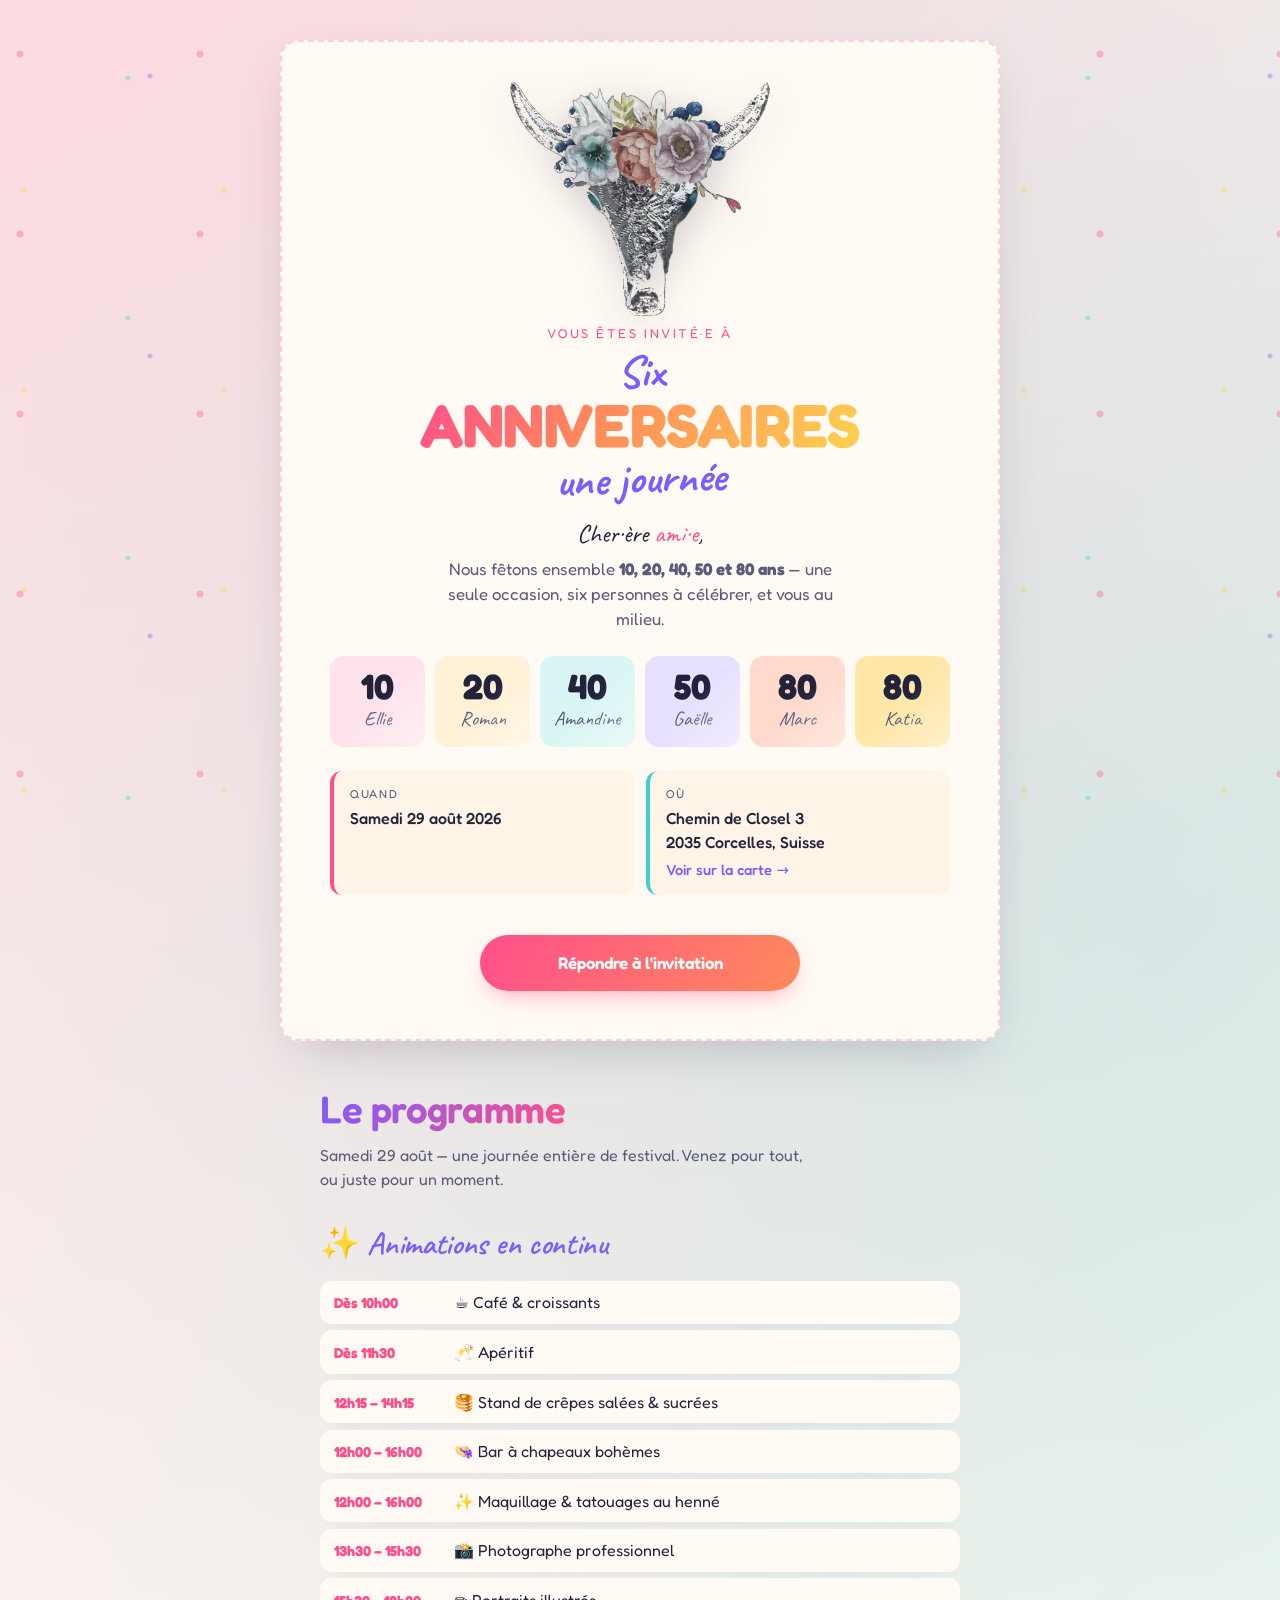
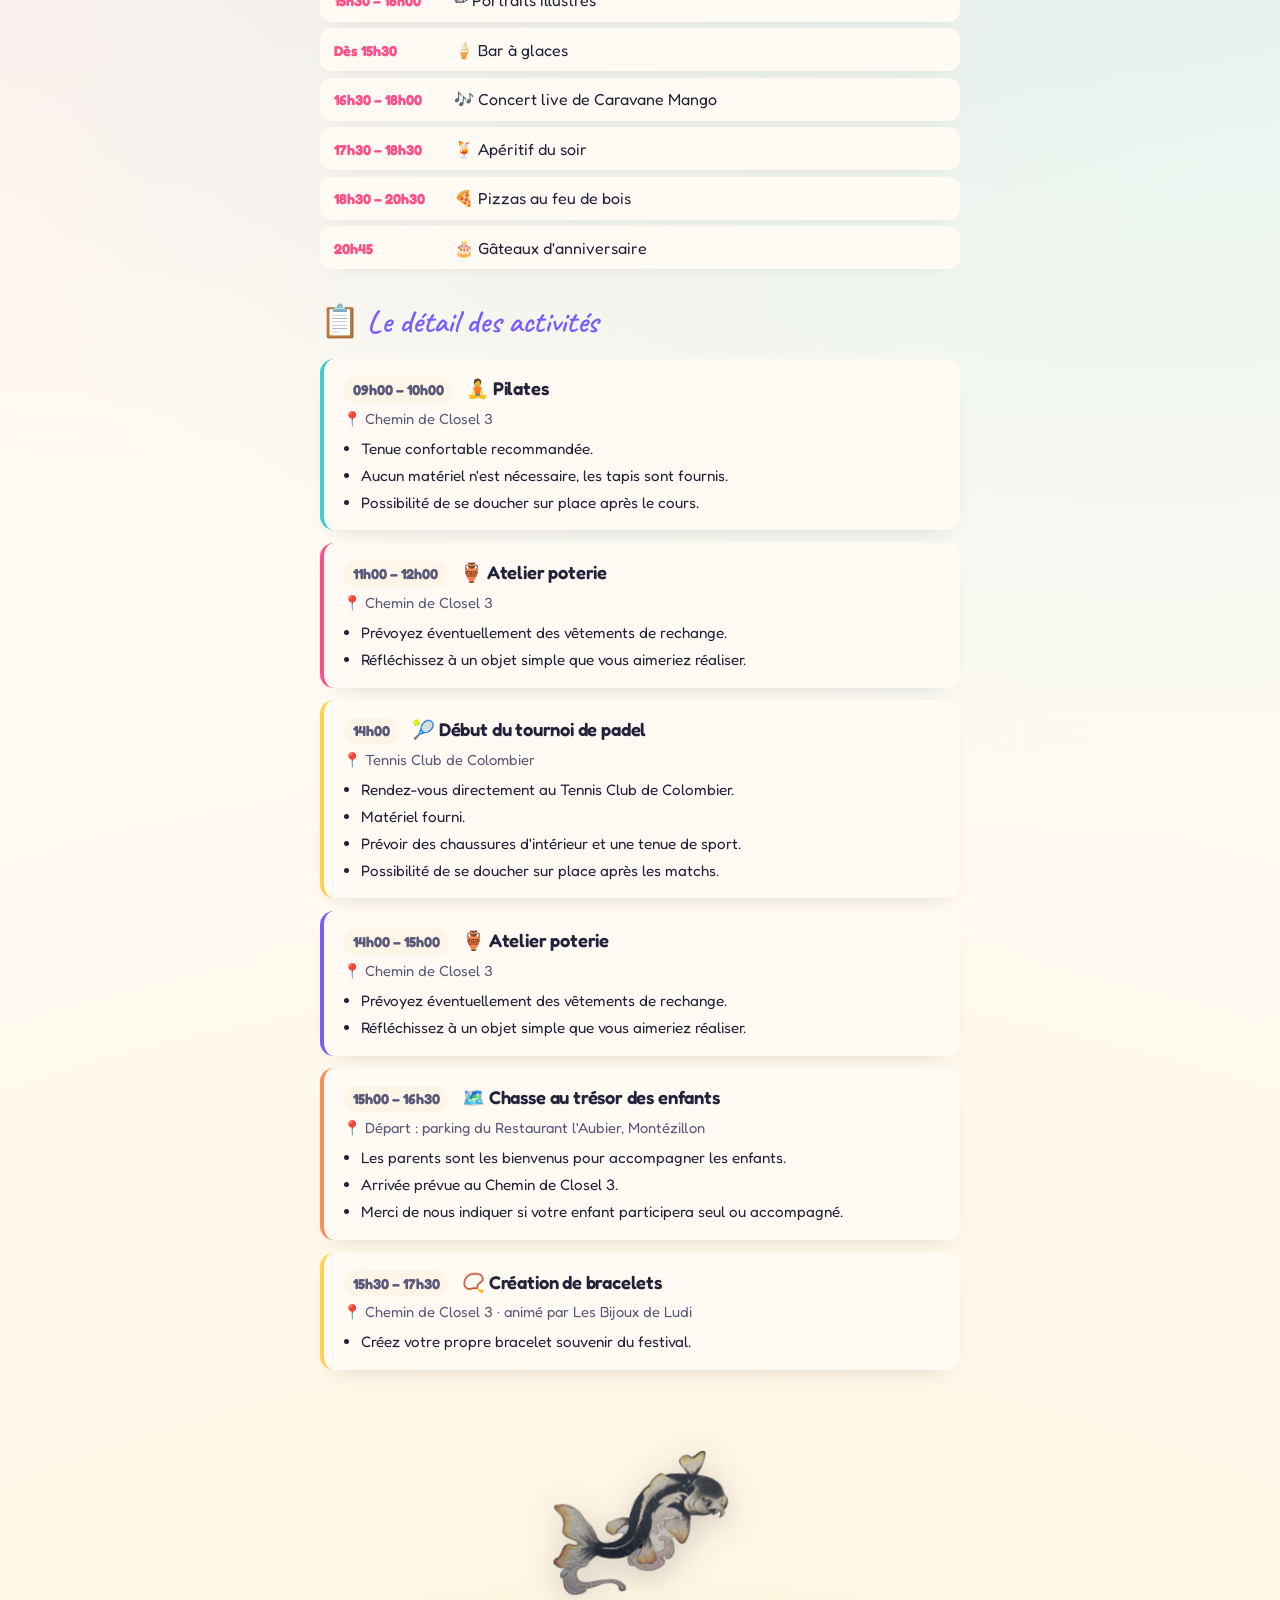
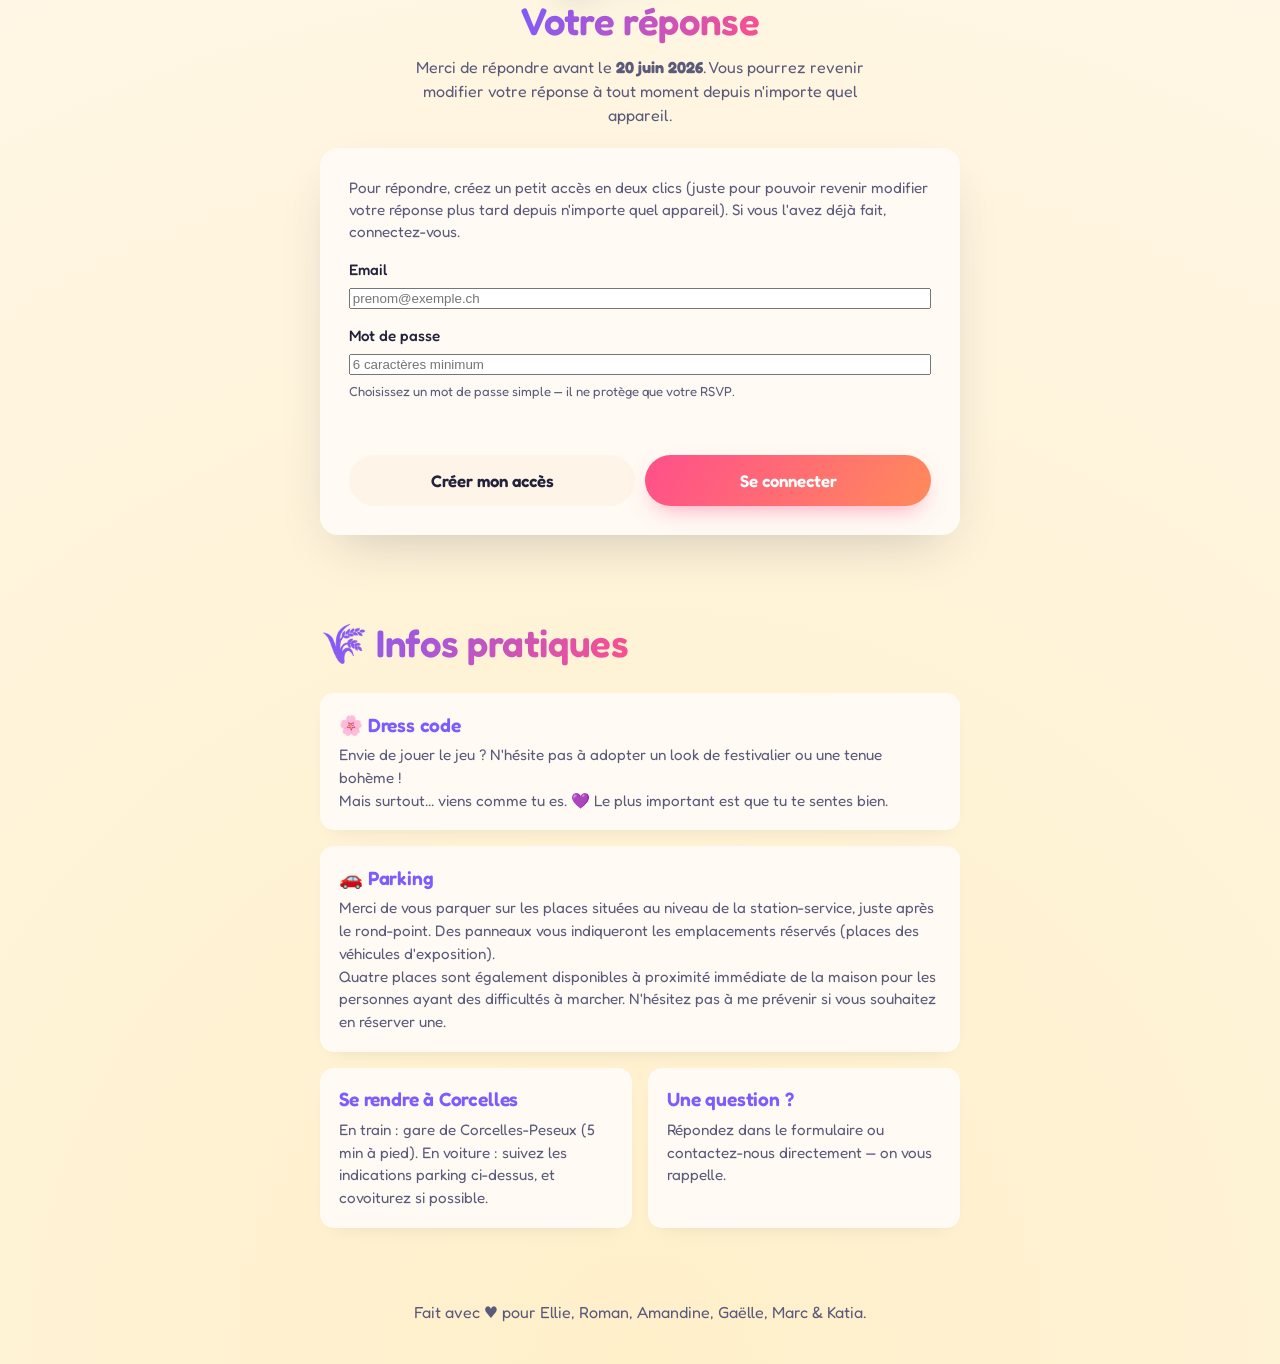
==== index.html @ d7940a76 "Add full festival programme + dress code & parking info The programme is now a rich static display (" ====
<!--
  Site d'invitation — Anniversaires conjoints — Samedi 29 août 2026
  Chemin de Closel 3, 2035 Corcelles

  Personnaliser le lien par invité : ?nom=Prenom
  Exemple : https://monsite.ch/?nom=Marie

  RSVP : stocké dans Supabase (table public.rsvps, voir supabase/schema.sql).
  Auth : email + mot de passe (Supabase Auth, confirmation email désactivée,
  donc aucun email envoyé). Chaque invité peut revenir modifier sa réponse
  depuis n'importe quel appareil.
  Config : URL + clé publishable dans config.js (clés sûres côté client
  tant que la RLS est active).
-->
<!DOCTYPE html>
<html lang="fr">
<head>
  <meta charset="UTF-8" />
  <meta name="viewport" content="width=device-width, initial-scale=1, viewport-fit=cover" />
  <meta name="theme-color" content="#ff4f8b" />
  <title>Six anniversaires, une journée — samedi 29 août 2026</title>
  <meta name="description" content="Invitation aux anniversaires d'Ellie, Roman, Amandine, Gaëlle, Marc et Katia. Samedi 29 août 2026 à Corcelles." />
  <link rel="preconnect" href="https://fonts.googleapis.com" />
  <link rel="preconnect" href="https://fonts.gstatic.com" crossorigin />
  <link href="https://fonts.googleapis.com/css2?family=Fredoka:wght@400;500;600;700&family=Caveat:wght@600;700&display=swap" rel="stylesheet" />
  <link rel="stylesheet" href="styles.css" />
</head>
<body>
  <div class="confetti" aria-hidden="true"></div>

  <header class="card" id="invitation">
    <img class="card-artwork card-artwork--skull" src="images/skull.png" alt="" aria-hidden="true" loading="eager" />
    <p class="card-eyebrow">Vous êtes invité·e à</p>
    <h1 class="card-title">
      <span class="script">Six</span>
      <span class="big">anniversaires</span>
      <span class="script">une journée</span>
    </h1>

    <p class="card-greeting">
      Cher·ère <span id="guest-name">ami·e</span>,
    </p>

    <p class="card-lede">
      Nous fêtons ensemble <strong>10, 20, 40, 50 et 80 ans</strong> —
      une seule occasion, six personnes à célébrer, et vous au milieu.
    </p>

    <ul class="honorees" aria-label="Personnes fêtées">
      <li><span class="age">10</span><span class="name">Ellie</span></li>
      <li><span class="age">20</span><span class="name">Roman</span></li>
      <li><span class="age">40</span><span class="name">Amandine</span></li>
      <li><span class="age">50</span><span class="name">Gaëlle</span></li>
      <li><span class="age">80</span><span class="name">Marc</span></li>
      <li><span class="age">80</span><span class="name">Katia</span></li>
    </ul>

    <dl class="card-facts">
      <div>
        <dt>Quand</dt>
        <dd>Samedi 29 août 2026</dd>
      </div>
      <div>
        <dt>Où</dt>
        <dd>
          Chemin de Closel 3<br />
          2035 Corcelles, Suisse
          <a class="map-link" href="https://www.google.com/maps/search/?api=1&query=Chemin+de+Closel+3%2C+2035+Corcelles" target="_blank" rel="noopener">Voir sur la carte →</a>
        </dd>
      </div>
    </dl>

    <a href="#rsvp" class="cta">Répondre à l'invitation</a>
  </header>

  <section class="program" id="programme" aria-labelledby="programme-title">
    <h2 id="programme-title">Le programme</h2>
    <p class="section-lede">Samedi 29 août — une journée entière de festival. Venez pour tout, ou juste pour un moment.</p>

    <h3 class="schedule-subtitle">✨ Animations en continu</h3>
    <ul class="anim-list">
      <li><span class="anim-time">Dès 10h00</span><span class="anim-name">☕ Café &amp; croissants</span></li>
      <li><span class="anim-time">Dès 11h30</span><span class="anim-name">🥂 Apéritif</span></li>
      <li><span class="anim-time">12h15 – 14h15</span><span class="anim-name">🥞 Stand de crêpes salées &amp; sucrées</span></li>
      <li><span class="anim-time">12h00 – 16h00</span><span class="anim-name">👒 Bar à chapeaux bohèmes</span></li>
      <li><span class="anim-time">12h00 – 16h00</span><span class="anim-name">✨ Maquillage &amp; tatouages au henné</span></li>
      <li><span class="anim-time">13h30 – 15h30</span><span class="anim-name">📸 Photographe professionnel</span></li>
      <li><span class="anim-time">15h30 – 18h00</span><span class="anim-name">✏️ Portraits illustrés</span></li>
      <li><span class="anim-time">Dès 15h30</span><span class="anim-name">🍦 Bar à glaces</span></li>
      <li><span class="anim-time">16h30 – 18h00</span><span class="anim-name">🎶 Concert live de Caravane Mango</span></li>
      <li><span class="anim-time">17h30 – 18h30</span><span class="anim-name">🍹 Apéritif du soir</span></li>
      <li><span class="anim-time">18h30 – 20h30</span><span class="anim-name">🍕 Pizzas au feu de bois</span></li>
      <li><span class="anim-time">20h45</span><span class="anim-name">🎂 Gâteaux d'anniversaire</span></li>
    </ul>

    <h3 class="schedule-subtitle">📋 Le détail des activités</h3>
    <div class="activity-details">
      <article class="activity-detail">
        <div class="activity-detail-head">
          <span class="activity-detail-time">09h00 – 10h00</span>
          <h4>🧘 Pilates</h4>
        </div>
        <p class="activity-detail-loc">📍 Chemin de Closel 3</p>
        <ul>
          <li>Tenue confortable recommandée.</li>
          <li>Aucun matériel n'est nécessaire, les tapis sont fournis.</li>
          <li>Possibilité de se doucher sur place après le cours.</li>
        </ul>
      </article>

      <article class="activity-detail">
        <div class="activity-detail-head">
          <span class="activity-detail-time">11h00 – 12h00</span>
          <h4>🏺 Atelier poterie</h4>
        </div>
        <p class="activity-detail-loc">📍 Chemin de Closel 3</p>
        <ul>
          <li>Prévoyez éventuellement des vêtements de rechange.</li>
          <li>Réfléchissez à un objet simple que vous aimeriez réaliser.</li>
        </ul>
      </article>

      <article class="activity-detail">
        <div class="activity-detail-head">
          <span class="activity-detail-time">14h00</span>
          <h4>🎾 Début du tournoi de padel</h4>
        </div>
        <p class="activity-detail-loc">📍 Tennis Club de Colombier</p>
        <ul>
          <li>Rendez-vous directement au Tennis Club de Colombier.</li>
          <li>Matériel fourni.</li>
          <li>Prévoir des chaussures d'intérieur et une tenue de sport.</li>
          <li>Possibilité de se doucher sur place après les matchs.</li>
        </ul>
      </article>

      <article class="activity-detail">
        <div class="activity-detail-head">
          <span class="activity-detail-time">14h00 – 15h00</span>
          <h4>🏺 Atelier poterie</h4>
        </div>
        <p class="activity-detail-loc">📍 Chemin de Closel 3</p>
        <ul>
          <li>Prévoyez éventuellement des vêtements de rechange.</li>
          <li>Réfléchissez à un objet simple que vous aimeriez réaliser.</li>
        </ul>
      </article>

      <article class="activity-detail">
        <div class="activity-detail-head">
          <span class="activity-detail-time">15h00 – 16h30</span>
          <h4>🗺️ Chasse au trésor des enfants</h4>
        </div>
        <p class="activity-detail-loc">📍 Départ : parking du Restaurant l'Aubier, Montézillon</p>
        <ul>
          <li>Les parents sont les bienvenus pour accompagner les enfants.</li>
          <li>Arrivée prévue au Chemin de Closel 3.</li>
          <li>Merci de nous indiquer si votre enfant participera seul ou accompagné.</li>
        </ul>
      </article>

      <article class="activity-detail">
        <div class="activity-detail-head">
          <span class="activity-detail-time">15h30 – 17h30</span>
          <h4>📿 Création de bracelets</h4>
        </div>
        <p class="activity-detail-loc">📍 Chemin de Closel 3 · animé par Les Bijoux de Ludi</p>
        <ul>
          <li>Créez votre propre bracelet souvenir du festival.</li>
        </ul>
      </article>
    </div>
  </section>

  <section class="rsvp" id="rsvp" aria-labelledby="rsvp-title">
    <img class="card-artwork card-artwork--koi" src="images/koi.png" alt="" aria-hidden="true" loading="lazy" />
    <h2 id="rsvp-title">Votre réponse</h2>
    <p class="section-lede">Merci de répondre avant le <strong>20 juin 2026</strong>. Vous pourrez revenir modifier votre réponse à tout moment depuis n'importe quel appareil.</p>

    <!-- Bloc auth visible tant que l'invité n'est pas connecté -->
    <div id="auth-block" class="auth-block">
      <p class="auth-intro">
        Pour répondre, créez un petit accès en deux clics (juste pour pouvoir revenir modifier votre réponse plus tard depuis n'importe quel appareil). Si vous l'avez déjà fait, connectez-vous.
      </p>
      <form id="auth-form" class="auth-form" autocomplete="on">
        <div class="field">
          <label for="auth-email">Email</label>
          <input type="email" id="auth-email" autocomplete="email" inputmode="email" required maxlength="120" placeholder="prenom@exemple.ch" />
        </div>
        <div class="field">
          <label for="auth-password">Mot de passe</label>
          <input type="password" id="auth-password" autocomplete="current-password" required minlength="6" maxlength="72" placeholder="6 caractères minimum" />
          <p class="field-hint">Choisissez un mot de passe simple — il ne protège que votre RSVP.</p>
        </div>
        <p id="auth-status" class="form-status" role="status" aria-live="polite"></p>
        <div class="auth-actions">
          <button type="button" id="auth-signup" class="cta cta--ghost">Créer mon accès</button>
          <button type="submit" id="auth-signin" class="cta">Se connecter</button>
        </div>
      </form>
    </div>

    <!-- Bloc RSVP visible une fois connecté -->
    <div id="rsvp-block" hidden>
      <div class="rsvp-toolbar">
        <span id="auth-identity" class="auth-identity"></span>
        <button type="button" id="sign-out" class="link-button">Se déconnecter</button>
      </div>

      <form id="rsvp-form">
        <div class="field">
          <label for="fullname">Votre nom complet</label>
          <input type="text" id="fullname" required autocomplete="name" maxlength="80" />
        </div>

        <fieldset class="field" role="radiogroup" aria-labelledby="presence-legend">
          <legend id="presence-legend">Serez-vous des nôtres ?</legend>
          <div class="radios">
            <label class="radio-card">
              <input type="radio" name="presence" value="oui" required />
              <span>Oui</span>
            </label>
            <label class="radio-card">
              <input type="radio" name="presence" value="non" />
              <span>Hélas non</span>
            </label>
          </div>
        </fieldset>

        <fieldset class="field activities" aria-labelledby="activities-legend">
          <legend id="activities-legend">À quelles activités participez-vous ?</legend>
          <!-- Les cases sont injectées par script.js depuis la table activities -->
        </fieldset>

        <fieldset class="field companions" aria-labelledby="companions-legend">
          <legend id="companions-legend">Vous venez accompagné·e ?</legend>
          <ul id="companions-list" class="companions-list" aria-live="polite"></ul>
          <p id="companions-empty" class="companions-empty">Aucun accompagnant pour l'instant.</p>
          <button type="button" id="add-companion" class="add-companion">
            <span aria-hidden="true">＋</span> Ajouter une personne
          </button>
        </fieldset>

        <div class="field">
          <label for="diet">Allergies ou régime</label>
          <input type="text" id="diet" placeholder="Aucune / végétarien / sans gluten…" maxlength="200" />
        </div>

        <div class="field">
          <label for="message">Un petit mot pour les héros du jour ?</label>
          <textarea id="message" rows="3" placeholder="Optionnel" maxlength="1000"></textarea>
        </div>

        <button type="submit" class="cta" id="rsvp-submit">Envoyer ma réponse</button>
        <p id="form-status" class="form-status" role="status" aria-live="polite"></p>
      </form>
    </div>

    <dialog id="companion-dialog" class="companion-dialog" aria-labelledby="companion-dialog-title">
      <form method="dialog" id="companion-form" class="companion-form">
        <header class="companion-dialog-header">
          <h3 id="companion-dialog-title">Qui vous accompagne ?</h3>
          <button type="button" class="companion-dialog-close" id="companion-cancel" aria-label="Annuler">×</button>
        </header>

        <div class="companion-dialog-body">
          <div class="field">
            <label for="companion-name">Prénom et nom</label>
            <input type="text" id="companion-name" autocomplete="off" required maxlength="60" placeholder="ex. Sophie Dupont" />
          </div>

          <fieldset class="field" aria-labelledby="companion-activities-legend">
            <legend id="companion-activities-legend">À quelles activités participe-t-il·elle ?</legend>
            <div id="companion-activities" class="activities companion-activities"></div>
          </fieldset>
        </div>

        <footer class="companion-dialog-footer">
          <button type="button" class="cta cta--ghost" id="companion-cancel-btn">Annuler</button>
          <button type="submit" class="cta" id="companion-add-btn">Ajouter</button>
        </footer>
      </form>
    </dialog>
  </section>

  <section class="info" aria-labelledby="info-title">
    <h2 id="info-title">🌾 Infos pratiques</h2>
    <div class="info-grid">
      <article class="info-wide">
        <h3>🌸 Dress code</h3>
        <p>Envie de jouer le jeu ? N'hésite pas à adopter un look de festivalier ou une tenue bohème !</p>
        <p>Mais surtout… viens comme tu es. 💜 Le plus important est que tu te sentes bien.</p>
      </article>
      <article class="info-wide">
        <h3>🚗 Parking</h3>
        <p>Merci de vous parquer sur les places situées au niveau de la station-service, juste après le rond-point. Des panneaux vous indiqueront les emplacements réservés (places des véhicules d'exposition).</p>
        <!-- Plan du parking : déposer images/parking.png puis décommenter -->
        <!-- <img class="info-map" src="images/parking.png" alt="Plan du parking" loading="lazy" /> -->
        <p>Quatre places sont également disponibles à proximité immédiate de la maison pour les personnes ayant des difficultés à marcher. N'hésitez pas à me prévenir si vous souhaitez en réserver une.</p>
      </article>
      <article>
        <h3>Se rendre à Corcelles</h3>
        <p>En train : gare de Corcelles-Peseux (5 min à pied). En voiture : suivez les indications parking ci-dessus, et covoiturez si possible.</p>
      </article>
      <article>
        <h3>Une question ?</h3>
        <p>Répondez dans le formulaire ou contactez-nous directement — on vous rappelle.</p>
      </article>
    </div>
  </section>

  <footer class="footer">
    <p>Fait avec ♥ pour Ellie, Roman, Amandine, Gaëlle, Marc &amp; Katia.</p>
  </footer>

  <script type="module" src="script.js"></script>
</body>
</html>
---- styles.css ----
:root {
  --pink: #ff4f8b;
  --coral: #ff8a5b;
  --yellow: #ffd14f;
  --turquoise: #3ecfcf;
  --violet: #7a5cff;
  --ink: #22223b;
  --ink-soft: #5a5a7a;
  --paper: #fffaf3;
  --paper-2: #fff4e8;
  --shadow: 0 20px 50px -20px rgba(34, 34, 59, 0.25);
  --radius: 18px;
  --font-body: "Fredoka", system-ui, -apple-system, "Segoe UI", sans-serif;
  --font-script: "Caveat", cursive;
}

* { box-sizing: border-box; }

html { scroll-behavior: smooth; }

body {
  margin: 0;
  font-family: var(--font-body);
  color: var(--ink);
  background:
    radial-gradient(circle at 10% 0%, rgba(255, 79, 139, 0.18), transparent 45%),
    radial-gradient(circle at 90% 20%, rgba(62, 207, 207, 0.22), transparent 40%),
    radial-gradient(circle at 50% 100%, rgba(255, 209, 79, 0.25), transparent 50%),
    var(--paper);
  line-height: 1.5;
  -webkit-font-smoothing: antialiased;
  overflow-x: hidden;
}

h1, h2, h3, h4 { margin: 0; font-weight: 600; letter-spacing: -0.01em; }
h2 { font-size: clamp(1.6rem, 4vw, 2.4rem); }
h3 { font-size: 1.2rem; }
h4 { font-size: 1.05rem; }

p { margin: 0 0 0.6rem; }

.confetti {
  position: fixed;
  inset: 0;
  pointer-events: none;
  z-index: 0;
  background-image:
    radial-gradient(circle, var(--pink) 3px, transparent 4px),
    radial-gradient(circle, var(--turquoise) 2px, transparent 3px),
    radial-gradient(circle, var(--yellow) 2.5px, transparent 3.5px),
    radial-gradient(circle, var(--violet) 2px, transparent 3px);
  background-size: 180px 180px, 240px 240px, 200px 200px, 280px 280px;
  background-position: 10% 20%, 70% 30%, 30% 70%, 85% 80%;
  opacity: 0.35;
  animation: drift 18s linear infinite;
}

@keyframes drift {
  0% { background-position: 10% 20%, 70% 30%, 30% 70%, 85% 80%; }
  100% { background-position: 15% 25%, 65% 35%, 35% 65%, 80% 85%; }
}

.card,
.program,
.rsvp,
.info,
.footer {
  position: relative;
  z-index: 1;
  max-width: 720px;
  margin: 0 auto;
  padding: clamp(1.2rem, 5vw, 2.5rem);
}

.card {
  margin-top: clamp(1rem, 4vw, 2.5rem);
  padding: clamp(1.5rem, 6vw, 3rem);
  background: var(--paper);
  border-radius: var(--radius);
  box-shadow: var(--shadow);
  text-align: center;
  border: 2px dashed rgba(255, 79, 139, 0.25);
}

.card-eyebrow {
  text-transform: uppercase;
  letter-spacing: 0.2em;
  font-size: 0.8rem;
  color: var(--pink);
  margin-bottom: 0.4rem;
}

.card-title {
  display: flex;
  flex-direction: column;
  align-items: center;
  gap: 0.1em;
  margin-bottom: 1rem;
  line-height: 0.95;
}

.card-title .script {
  font-family: var(--font-script);
  font-weight: 700;
  color: var(--violet);
  font-size: clamp(1.8rem, 7vw, 2.8rem);
  transform: rotate(-2deg);
}

.card-title .big {
  font-size: clamp(2.2rem, 9vw, 3.8rem);
  font-weight: 700;
  background: linear-gradient(120deg, var(--pink), var(--coral) 40%, var(--yellow));
  -webkit-background-clip: text;
  background-clip: text;
  color: transparent;
  text-transform: uppercase;
}

.card-greeting {
  font-family: var(--font-script);
  font-size: 1.6rem;
  color: var(--ink);
  margin: 1rem 0 0.2rem;
}

#guest-name { color: var(--pink); }

.card-lede {
  color: var(--ink-soft);
  font-size: 1.05rem;
  max-width: 40ch;
  margin: 0 auto 1.5rem;
}

.honorees {
  list-style: none;
  display: grid;
  grid-template-columns: repeat(3, 1fr);
  gap: 0.6rem;
  padding: 0;
  margin: 1.5rem 0;
}

.honorees li {
  display: flex;
  flex-direction: column;
  align-items: center;
  padding: 0.8rem 0.4rem;
  border-radius: 14px;
  background: var(--paper-2);
  position: relative;
  overflow: hidden;
}

.honorees li::before {
  content: "";
  position: absolute;
  inset: 0;
  background: linear-gradient(135deg, transparent 50%, rgba(255, 255, 255, 0.4));
  pointer-events: none;
}

.honorees li:nth-child(1) { background: #ffe3ec; }
.honorees li:nth-child(2) { background: #fff1d6; }
.honorees li:nth-child(3) { background: #d9f6f4; }
.honorees li:nth-child(4) { background: #e8e0ff; }
.honorees li:nth-child(5) { background: #ffd9cc; }
.honorees li:nth-child(6) { background: #ffe7a8; }

.honorees .age {
  font-size: clamp(1.6rem, 5vw, 2.2rem);
  font-weight: 700;
  line-height: 1;
  color: var(--ink);
}

.honorees .name {
  font-family: var(--font-script);
  font-size: 1.25rem;
  color: var(--ink-soft);
}

.card-facts {
  display: grid;
  gap: 0.8rem;
  margin: 1.5rem 0;
  text-align: left;
}

.card-facts > div {
  padding: 0.9rem 1rem;
  background: var(--paper-2);
  border-radius: 12px;
  border-left: 4px solid var(--pink);
}

.card-facts > div:nth-child(2) { border-left-color: var(--turquoise); }
.card-facts > div:nth-child(3) { border-left-color: var(--yellow); }

.card-facts dt {
  text-transform: uppercase;
  letter-spacing: 0.15em;
  font-size: 0.72rem;
  color: var(--ink-soft);
  margin-bottom: 0.2rem;
}

.card-facts dd {
  margin: 0;
  font-weight: 500;
}

.map-link {
  display: inline-block;
  margin-top: 0.3rem;
  color: var(--violet);
  font-weight: 500;
  text-decoration: none;
  font-size: 0.92rem;
}

.map-link:hover { text-decoration: underline; }

.cta {
  display: inline-block;
  background: linear-gradient(120deg, var(--pink), var(--coral));
  color: white;
  text-decoration: none;
  font-family: inherit;
  font-weight: 600;
  font-size: 1.05rem;
  padding: 0.95rem 1.8rem;
  border: none;
  border-radius: 999px;
  cursor: pointer;
  margin-top: 1rem;
  box-shadow: 0 10px 25px -10px rgba(255, 79, 139, 0.6);
  transition: transform 0.15s ease, box-shadow 0.15s ease;
  width: 100%;
  max-width: 320px;
}

.cta:hover,
.cta:focus-visible {
  transform: translateY(-2px);
  box-shadow: 0 15px 30px -10px rgba(255, 79, 139, 0.7);
  outline: none;
}

.cta:active { transform: translateY(0); }

.cta:disabled {
  opacity: 0.6;
  cursor: wait;
  transform: none;
}

.section-lede {
  color: var(--ink-soft);
  max-width: 55ch;
  margin-bottom: 1.3rem;
}

.program h2,
.rsvp h2,
.info h2 {
  margin-bottom: 0.3rem;
  background: linear-gradient(120deg, var(--violet), var(--pink));
  -webkit-background-clip: text;
  background-clip: text;
  color: transparent;
  display: inline-block;
}

/* ---------- Programme statique : animations + détail ---------- */

.schedule-subtitle {
  font-family: var(--font-script);
  font-size: clamp(1.6rem, 5vw, 2rem);
  color: var(--violet);
  margin: 1.8rem 0 0.8rem;
}

.anim-list {
  list-style: none;
  padding: 0;
  margin: 0 0 0.5rem;
  display: grid;
  gap: 0.4rem;
}

.anim-list li {
  display: flex;
  align-items: baseline;
  gap: 0.9rem;
  padding: 0.6rem 0.9rem;
  background: var(--paper);
  border-radius: 12px;
  box-shadow: 0 8px 20px -16px rgba(34, 34, 59, 0.2);
}

.anim-time {
  flex: 0 0 6.6rem;
  font-weight: 700;
  font-size: 0.9rem;
  color: var(--pink);
}

.anim-name { flex: 1; }

.activity-details {
  display: grid;
  gap: 0.8rem;
}

.activity-detail {
  background: var(--paper);
  border-radius: 14px;
  padding: 1rem 1.2rem;
  box-shadow: 0 10px 24px -18px rgba(34, 34, 59, 0.3);
  border-left: 4px solid var(--turquoise);
}

.activity-detail:nth-child(2n) { border-left-color: var(--pink); }
.activity-detail:nth-child(3n) { border-left-color: var(--yellow); }
.activity-detail:nth-child(4n) { border-left-color: var(--violet); }
.activity-detail:nth-child(5n) { border-left-color: var(--coral); }

.activity-detail-head {
  display: flex;
  flex-wrap: wrap;
  align-items: baseline;
  gap: 0.3rem 0.8rem;
  margin-bottom: 0.3rem;
}

.activity-detail-time {
  font-weight: 700;
  font-size: 0.9rem;
  color: var(--ink-soft);
  background: var(--paper-2);
  padding: 0.15rem 0.6rem;
  border-radius: 999px;
}

.activity-detail-head h4 { font-size: 1.15rem; }

.activity-detail-loc {
  color: var(--ink-soft);
  font-size: 0.92rem;
  margin: 0 0 0.5rem;
}

.activity-detail ul {
  margin: 0;
  padding-left: 1.1rem;
  display: grid;
  gap: 0.25rem;
}

.activity-detail li { font-size: 0.95rem; }

.info-wide { grid-column: 1 / -1; }

.info-map {
  display: block;
  width: 100%;
  max-width: 420px;
  height: auto;
  border-radius: 12px;
  margin: 0.6rem 0;
}

.timeline {
  list-style: none;
  padding: 0;
  margin: 0;
  position: relative;
}

.timeline::before {
  content: "";
  position: absolute;
  left: 1.7rem;
  top: 0.5rem;
  bottom: 0.5rem;
  width: 3px;
  background: linear-gradient(to bottom, var(--pink), var(--yellow), var(--turquoise), var(--violet));
  border-radius: 3px;
}

.day-marker {
  margin: 1.2rem 0 0.8rem;
  padding-left: 0;
}

.day-marker h3 {
  background: var(--ink);
  color: var(--paper);
  display: inline-block;
  padding: 0.3rem 0.9rem;
  border-radius: 999px;
  margin-left: 3.5rem;
  font-size: 1rem;
  letter-spacing: 0.05em;
}

.slot {
  display: flex;
  gap: 1rem;
  padding: 1rem 1.1rem 1rem 0;
  margin: 0.6rem 0;
  background: var(--paper);
  border-radius: 14px;
  box-shadow: 0 8px 20px -15px rgba(34, 34, 59, 0.2);
  align-items: flex-start;
  position: relative;
}

.slot-time {
  flex: 0 0 3.4rem;
  font-weight: 700;
  text-align: center;
  padding: 0.6rem 0.3rem;
  background: linear-gradient(135deg, var(--yellow), var(--coral));
  border-radius: 14px 0 0 14px;
  color: var(--ink);
  align-self: stretch;
  display: flex;
  align-items: center;
  justify-content: center;
  font-size: 0.95rem;
}

.slot[data-slot="pilates"] .slot-time { background: linear-gradient(135deg, #d9f6f4, var(--turquoise)); }
.slot[data-slot="poterie-matin"] .slot-time { background: linear-gradient(135deg, #ffe3ec, var(--pink)); color: white; }
.slot[data-slot="repas-midi"] .slot-time { background: linear-gradient(135deg, #fff1d6, var(--yellow)); }
.slot[data-slot="poterie-aprem"] .slot-time { background: linear-gradient(135deg, #e8e0ff, var(--violet)); color: white; }
.slot[data-slot="repas-soir"] .slot-time { background: linear-gradient(135deg, #ffd9cc, var(--coral)); color: white; }

.slot-body { flex: 1; min-width: 0; }

.slot-body h4 .full-badge {
  display: inline-block;
  margin-left: 0.5rem;
  font-size: 0.65rem;
  font-weight: 700;
  text-transform: uppercase;
  letter-spacing: 0.05em;
  color: white;
  background: var(--coral);
  padding: 0.15rem 0.55rem;
  border-radius: 999px;
  vertical-align: 0.15em;
}

.slot.is-full .slot-body h4 { color: var(--ink-soft); }
.slot.is-full { opacity: 0.85; }

.slot-body p {
  color: var(--ink-soft);
  margin: 0.2rem 0 0;
  font-size: 0.95rem;
}

.rsvp {
  margin-top: 1rem;
}

#rsvp-form {
  background: var(--paper);
  border-radius: var(--radius);
  padding: clamp(1.2rem, 4vw, 2rem);
  box-shadow: var(--shadow);
  display: grid;
  gap: 1.1rem;
}

.field { display: flex; flex-direction: column; gap: 0.4rem; }

.field label,
.field legend {
  font-weight: 500;
  color: var(--ink);
  font-size: 0.95rem;
}

.field input[type="text"],
.field input[type="number"],
.field textarea {
  font: inherit;
  font-size: 16px; /* ≥16px : évite le zoom automatique d'iOS au focus */
  padding: 0.8rem 0.9rem;
  border: 2px solid #ecdfd0;
  border-radius: 12px;
  background: var(--paper-2);
  color: var(--ink);
  transition: border-color 0.15s ease, background 0.15s ease;
  width: 100%;
}

.field input:focus,
.field textarea:focus {
  outline: none;
  border-color: var(--pink);
  background: white;
}

.field-row {
  display: grid;
  gap: 1rem;
  grid-template-columns: 1fr;
}

fieldset.field {
  border: none;
  padding: 0;
  margin: 0;
}

.radios {
  display: grid;
  gap: 0.5rem;
  grid-template-columns: 1fr;
}

.radio-card,
.check-card {
  display: flex;
  align-items: center;
  gap: 0.7rem;
  padding: 0.8rem 1rem;
  border: 2px solid #ecdfd0;
  border-radius: 12px;
  cursor: pointer;
  background: var(--paper-2);
  transition: border-color 0.15s ease, transform 0.1s ease, background 0.15s ease;
  user-select: none;
}

.radio-card input,
.check-card input {
  accent-color: var(--pink);
  width: 1.25rem;
  height: 1.25rem;
  flex-shrink: 0;
}

.radio-card,
.check-card,
.cta,
.map-link {
  -webkit-tap-highlight-color: transparent;
}

.radio-card,
.check-card {
  min-height: 48px;
}

.radio-card:has(input:checked),
.check-card:has(input:checked) {
  border-color: var(--pink);
  background: #ffeef3;
}

.radio-card:active,
.check-card:active { transform: scale(0.99); }

.check-card.is-locked {
  background: var(--paper-2);
  border-color: #ecdfd0;
  color: var(--ink-soft);
  cursor: not-allowed;
  opacity: 0.7;
}

.check-card.is-locked:active { transform: none; }
.check-card.is-locked input { cursor: not-allowed; }
.check-card.is-locked em { color: var(--coral); font-weight: 600; }

/* Si la place a été acquise avant le verrouillage, on la garde visible. */
.check-card.is-locked:has(input:checked) {
  border-color: var(--pink);
  background: #ffeef3;
  opacity: 0.95;
  color: var(--ink);
}
.check-card.is-locked:has(input:checked) em { color: var(--ink-soft); font-weight: normal; }

.check-card span {
  display: flex;
  flex-direction: column;
  line-height: 1.2;
}

.check-card em {
  font-style: normal;
  font-size: 0.82rem;
  color: var(--ink-soft);
  margin-top: 0.15rem;
}

.activities {
  display: grid;
  gap: 0.5rem;
}

.form-status {
  min-height: 1.4em;
  margin: 0;
  text-align: center;
  font-weight: 500;
}

.form-status.success { color: #0b8a5a; }
.form-status.error { color: #c0392b; }

.toast {
  position: fixed;
  left: 50%;
  bottom: calc(1rem + env(safe-area-inset-bottom, 0px));
  transform: translate(-50%, calc(100% + 2rem));
  display: flex;
  align-items: center;
  gap: 0.8rem;
  width: min(92vw, 420px);
  padding: 1rem 1.2rem;
  background: var(--ink);
  color: var(--paper);
  border-radius: 16px;
  box-shadow: 0 18px 40px -12px rgba(34, 34, 59, 0.5);
  z-index: 50;
  transition: transform 0.35s cubic-bezier(0.34, 1.56, 0.64, 1), opacity 0.35s ease;
  opacity: 0;
  pointer-events: none;
}

.toast.visible {
  transform: translate(-50%, 0);
  opacity: 1;
}

.toast-emoji {
  font-size: 1.8rem;
  flex-shrink: 0;
}

.toast strong {
  display: block;
  font-size: 1.05rem;
}

.toast p {
  margin: 0.1rem 0 0;
  font-size: 0.9rem;
  opacity: 0.85;
  line-height: 1.35;
}

.confetti-burst {
  position: fixed;
  inset: 0;
  pointer-events: none;
  z-index: 49;
  overflow: hidden;
}

.confetti-burst i {
  position: absolute;
  top: -3vh;
  left: var(--x);
  width: var(--size);
  height: calc(var(--size) * 1.6);
  animation: confetti-fall var(--fall) ease-in var(--delay) forwards;
  opacity: 0;
}

@keyframes confetti-fall {
  0% { opacity: 1; transform: translateY(0) rotate(0deg); }
  90% { opacity: 1; }
  100% { opacity: 0; transform: translateY(105vh) rotate(var(--spin)); }
}

.info-grid {
  display: grid;
  gap: 1rem;
  grid-template-columns: 1fr;
  margin-top: 1rem;
}

.info-grid article {
  padding: 1.1rem 1.2rem;
  background: var(--paper);
  border-radius: 14px;
  box-shadow: 0 8px 20px -15px rgba(34, 34, 59, 0.2);
}

.info-grid h3 {
  color: var(--violet);
  margin-bottom: 0.3rem;
}

.info-grid p {
  color: var(--ink-soft);
  font-size: 0.95rem;
  margin: 0;
}

.footer {
  text-align: center;
  color: var(--ink-soft);
  padding-top: 2rem;
  padding-bottom: 2.5rem;
}

.footer p { margin: 0; }

.card-artwork {
  display: block;
  margin: 0 auto;
  max-width: 100%;
  height: auto;
  user-select: none;
  -webkit-user-drag: none;
  pointer-events: none;
}

.card-artwork--skull {
  width: min(260px, 65%);
  margin: -0.5rem auto 0.5rem;
  filter: drop-shadow(0 10px 20px rgba(34, 34, 59, 0.22));
}

.card-artwork--koi {
  width: min(180px, 45%);
  margin: -0.5rem auto 0.2rem;
  filter: drop-shadow(0 8px 16px rgba(34, 34, 59, 0.2));
  transform: rotate(-6deg);
}

.rsvp { text-align: center; }
.rsvp h2 { margin-top: 0; }
.rsvp .section-lede { margin-left: auto; margin-right: auto; }
#rsvp-form { text-align: left; }

.rsvp-toolbar {
  display: flex;
  flex-wrap: wrap;
  align-items: center;
  justify-content: space-between;
  gap: 0.4rem 1.2rem;
  margin: 0 0 1rem;
}

.link-button {
  background: none;
  border: none;
  padding: 0.5rem 0.4rem;
  font: inherit;
  font-size: 0.92rem;
  color: var(--violet);
  font-weight: 500;
  cursor: pointer;
  text-decoration: underline;
  text-underline-offset: 3px;
  -webkit-tap-highlight-color: transparent;
}

.link-button:hover,
.link-button:focus-visible {
  color: var(--pink);
  outline: none;
}

.field-hint {
  margin: 0.1rem 0 0;
  font-size: 0.82rem;
  color: var(--ink-soft);
  line-height: 1.35;
}

.auth-block {
  background: var(--paper);
  border-radius: var(--radius);
  padding: clamp(1.2rem, 4vw, 1.8rem);
  box-shadow: var(--shadow);
  text-align: left;
}

.auth-intro {
  margin: 0 0 1rem;
  color: var(--ink-soft);
  font-size: 0.95rem;
  line-height: 1.45;
}

.auth-form {
  display: grid;
  gap: 1rem;
}

.auth-actions {
  display: grid;
  grid-template-columns: 1fr;
  gap: 0.6rem;
}

.auth-actions .cta {
  width: 100%;
  max-width: none;
  margin-top: 0;
}

.auth-identity {
  font-size: 0.9rem;
  color: var(--ink-soft);
  margin-right: auto;
  word-break: break-all;
}

.auth-identity strong { color: var(--ink); font-weight: 600; }

@media (min-width: 480px) {
  .auth-actions { grid-template-columns: 1fr 1fr; }
}

/* ---------- Accompagnants ---------- */

.companions {
  display: flex;
  flex-direction: column;
  gap: 0.6rem;
}

.companions-list {
  list-style: none;
  padding: 0;
  margin: 0;
  display: grid;
  gap: 0.5rem;
}

.companions-list:empty { display: none; }

.companion-card {
  display: flex;
  gap: 0.8rem;
  align-items: center;
  padding: 0.7rem 0.9rem;
  background: #ffeef3;
  border: 2px solid #ffd6e2;
  border-radius: 12px;
}

.companion-avatar {
  flex-shrink: 0;
  width: 36px;
  height: 36px;
  border-radius: 50%;
  background: linear-gradient(135deg, var(--pink), var(--coral));
  color: white;
  display: flex;
  align-items: center;
  justify-content: center;
  font-weight: 700;
  font-size: 0.95rem;
}

.companion-info {
  flex: 1;
  min-width: 0;
  display: flex;
  flex-direction: column;
  gap: 0.15rem;
}

.companion-name {
  font-weight: 600;
  color: var(--ink);
  line-height: 1.2;
  word-break: break-word;
}

.companion-activities-summary {
  font-size: 0.85rem;
  color: var(--ink-soft);
  line-height: 1.3;
}

.companion-remove {
  flex-shrink: 0;
  width: 36px;
  height: 36px;
  border-radius: 50%;
  border: none;
  background: white;
  color: var(--ink-soft);
  font-size: 1.3rem;
  line-height: 1;
  cursor: pointer;
  transition: background 0.15s ease, color 0.15s ease;
  -webkit-tap-highlight-color: transparent;
}

.companion-remove:hover,
.companion-remove:focus-visible {
  background: var(--pink);
  color: white;
  outline: none;
}

.companions-empty {
  margin: 0;
  font-size: 0.9rem;
  color: var(--ink-soft);
  font-style: italic;
}

.companions-list:not(:empty) + .companions-empty { display: none; }

.add-companion {
  font: inherit;
  font-weight: 600;
  color: var(--violet);
  background: white;
  border: 2px dashed rgba(122, 92, 255, 0.45);
  border-radius: 12px;
  padding: 0.85rem 1rem;
  cursor: pointer;
  min-height: 48px;
  display: inline-flex;
  align-items: center;
  justify-content: center;
  gap: 0.4rem;
  transition: background 0.15s ease, border-color 0.15s ease, transform 0.1s ease;
  -webkit-tap-highlight-color: transparent;
}

.add-companion:hover,
.add-companion:focus-visible {
  background: #f4f0ff;
  border-color: var(--violet);
  outline: none;
}

.add-companion:active { transform: scale(0.99); }

.add-companion span {
  font-size: 1.2rem;
  line-height: 0;
}

.add-companion:disabled {
  opacity: 0.5;
  cursor: not-allowed;
  background: var(--paper-2);
  border-style: solid;
  color: var(--ink-soft);
}

/* ---------- Fenêtre d'ajout ---------- */

.companion-dialog {
  width: min(520px, calc(100vw - 1.5rem));
  max-width: none;
  max-height: calc(100dvh - 1.5rem);
  margin: auto;
  padding: 0;
  border: none;
  border-radius: 20px;
  background: var(--paper);
  color: var(--ink);
  box-shadow: 0 30px 70px -20px rgba(34, 34, 59, 0.45);
  overflow: hidden;
}

.companion-dialog::backdrop {
  background: rgba(34, 34, 59, 0.5);
  backdrop-filter: blur(2px);
}

.companion-dialog[open] {
  animation: dialog-pop 0.25s cubic-bezier(0.34, 1.56, 0.64, 1);
}

@keyframes dialog-pop {
  from { opacity: 0; transform: translateY(20px) scale(0.96); }
  to   { opacity: 1; transform: translateY(0) scale(1); }
}

.companion-form {
  display: flex;
  flex-direction: column;
  max-height: calc(100dvh - 1.5rem);
}

.companion-dialog-header {
  display: flex;
  align-items: center;
  gap: 0.6rem;
  padding: 1.1rem 1.2rem 0.6rem;
  border-bottom: 1px solid #f1e3d2;
  background: var(--paper);
}

.companion-dialog-header h3 {
  flex: 1;
  margin: 0;
  font-size: 1.15rem;
  background: linear-gradient(120deg, var(--violet), var(--pink));
  -webkit-background-clip: text;
  background-clip: text;
  color: transparent;
}

.companion-dialog-close {
  width: 40px;
  height: 40px;
  border-radius: 50%;
  border: none;
  background: var(--paper-2);
  color: var(--ink);
  font-size: 1.6rem;
  line-height: 1;
  cursor: pointer;
  -webkit-tap-highlight-color: transparent;
}

.companion-dialog-close:hover,
.companion-dialog-close:focus-visible {
  background: var(--pink);
  color: white;
  outline: none;
}

.companion-dialog-body {
  padding: 1rem 1.2rem 1.2rem;
  overflow-y: auto;
  display: flex;
  flex-direction: column;
  gap: 1rem;
  -webkit-overflow-scrolling: touch;
}

.companion-dialog-footer {
  display: flex;
  gap: 0.6rem;
  padding: 0.9rem 1.2rem calc(0.9rem + env(safe-area-inset-bottom, 0px));
  border-top: 1px solid #f1e3d2;
  background: var(--paper);
}

.companion-dialog-footer .cta {
  margin-top: 0;
  width: auto;
  flex: 1;
  padding: 0.85rem 1rem;
  font-size: 1rem;
  box-shadow: 0 8px 20px -10px rgba(255, 79, 139, 0.5);
}

.cta--ghost {
  background: var(--paper-2);
  color: var(--ink);
  box-shadow: none;
}

.cta--ghost:hover,
.cta--ghost:focus-visible {
  background: #ecdfd0;
  box-shadow: none;
}

.companion-activities .check-card em {
  font-size: 0.8rem;
}

@media (max-width: 520px) {
  .companion-dialog {
    width: 100vw;
    max-width: 100vw;
    max-height: 100dvh;
    margin: 0;
    border-radius: 20px 20px 0 0;
    position: fixed;
    inset: auto 0 0 0;
  }

  .companion-form { max-height: 100dvh; }

  .companion-dialog[open] {
    animation: dialog-slide-up 0.3s cubic-bezier(0.22, 1, 0.36, 1);
  }
}

@keyframes dialog-slide-up {
  from { opacity: 0; transform: translateY(100%); }
  to   { opacity: 1; transform: translateY(0); }
}

@media (min-width: 640px) {
  .radios { grid-template-columns: repeat(2, 1fr); }
  .activities { grid-template-columns: repeat(2, 1fr); }
  .field-row { grid-template-columns: 1fr 1fr; }
  .info-grid { grid-template-columns: 1fr 1fr; }
  .card-facts { grid-template-columns: 1fr 1fr; }
}

@media (min-width: 900px) {
  .honorees { grid-template-columns: repeat(6, 1fr); }
}

@media (prefers-reduced-motion: reduce) {
  .confetti { animation: none; }
  .confetti-burst { display: none; }
  .companion-dialog[open] { animation: none; }
  html { scroll-behavior: auto; }
  * { transition: none !important; }
}
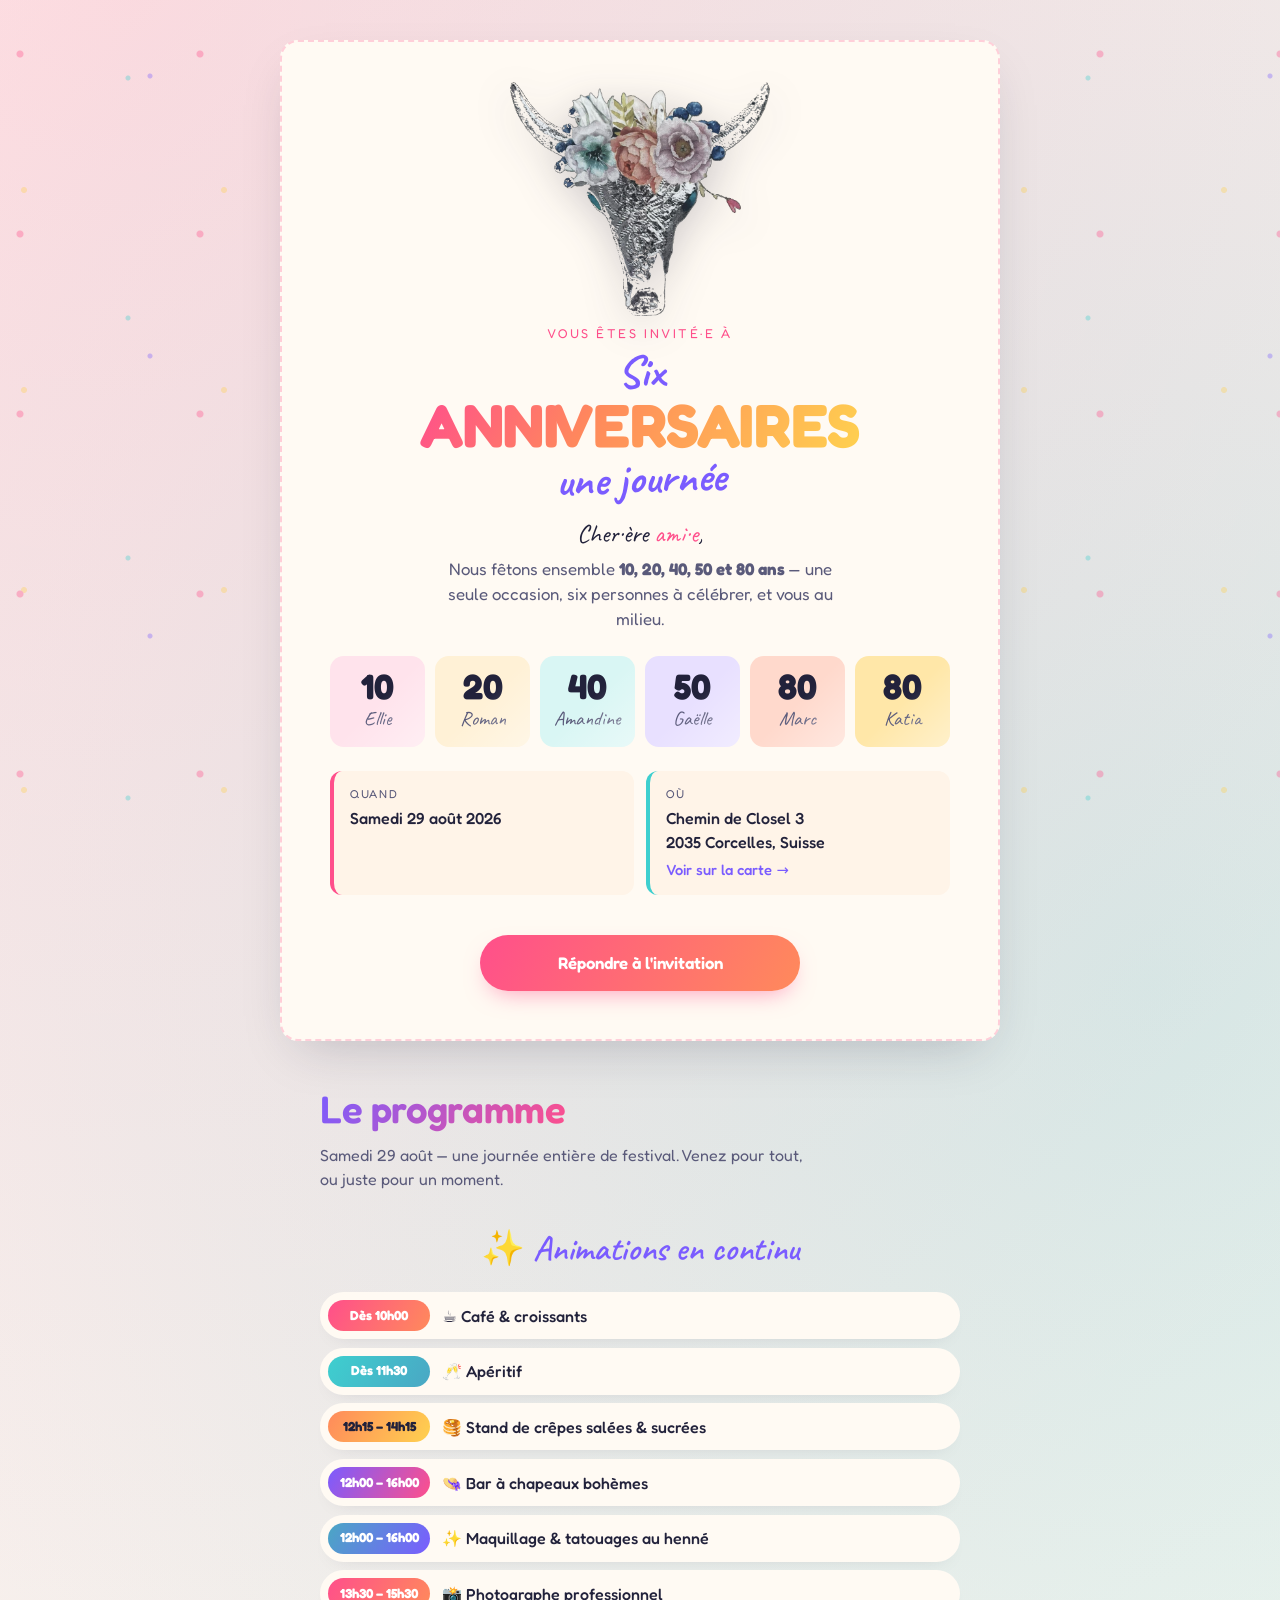
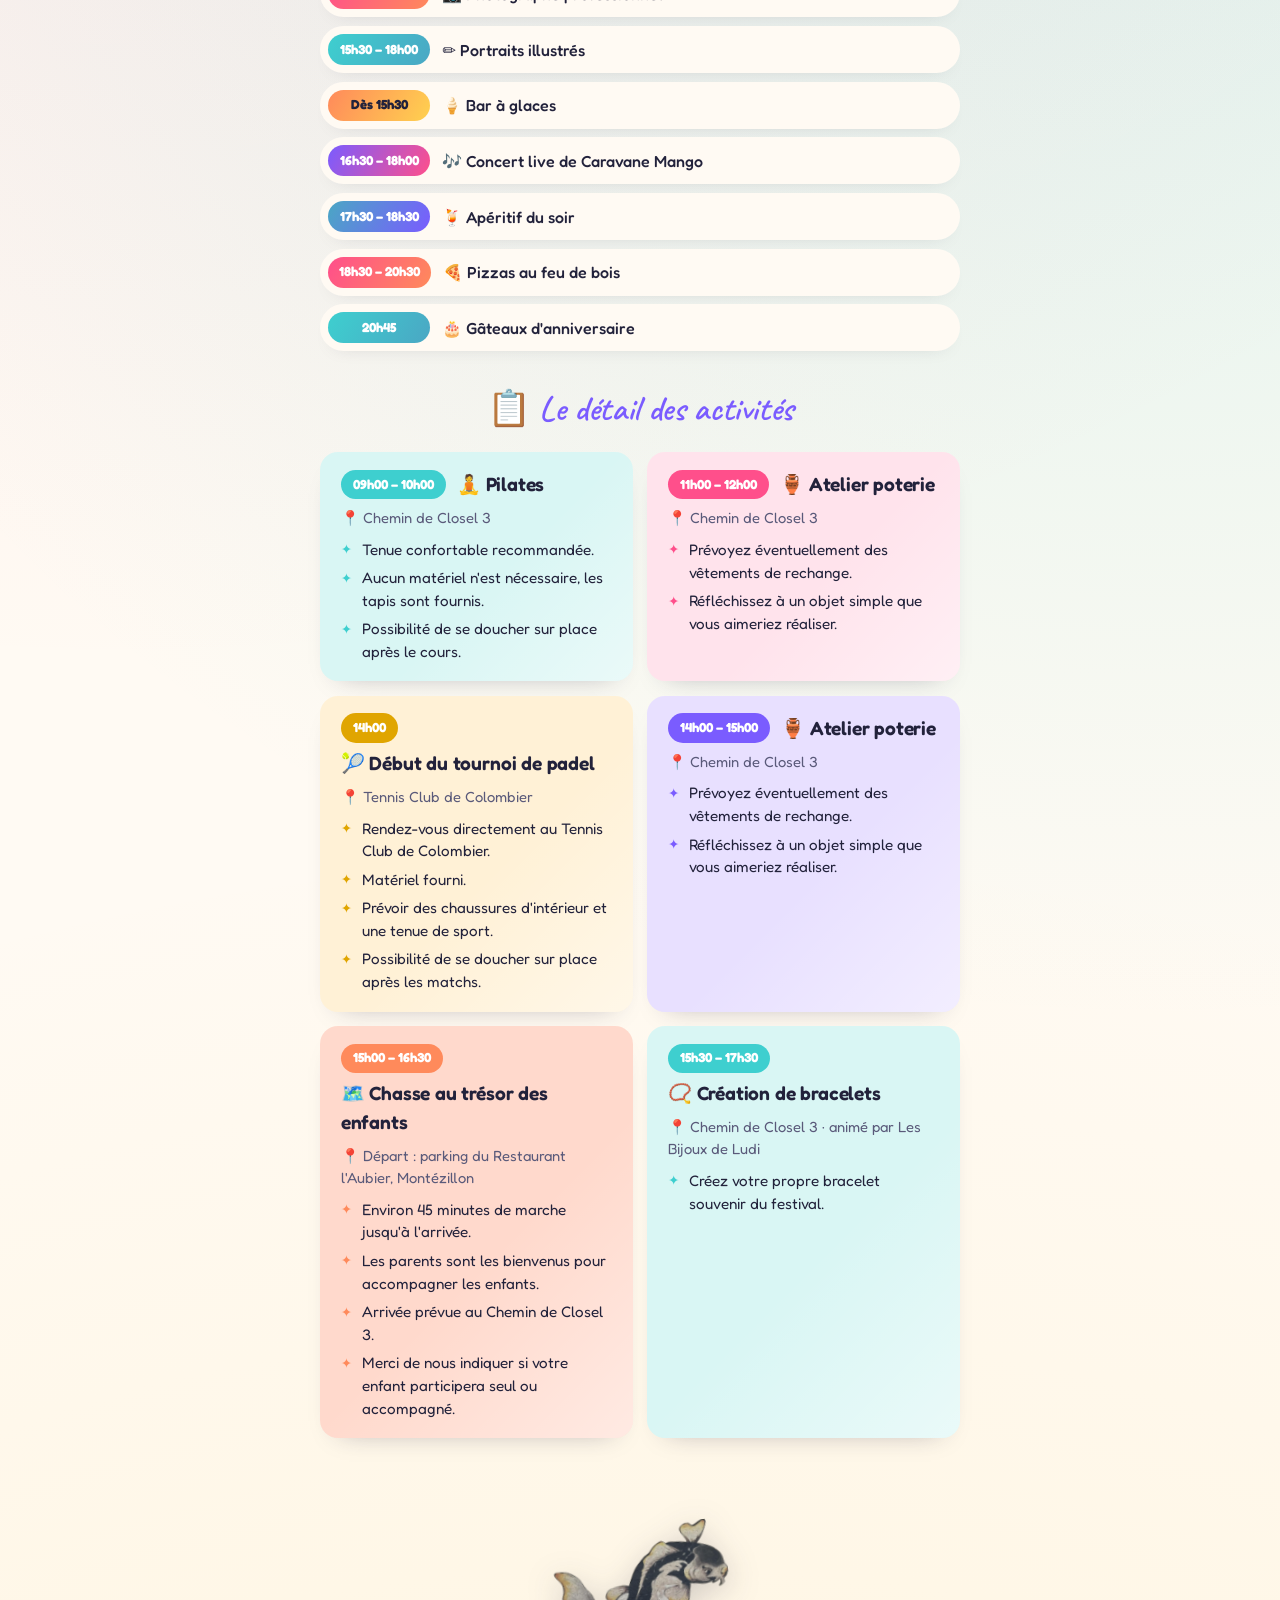
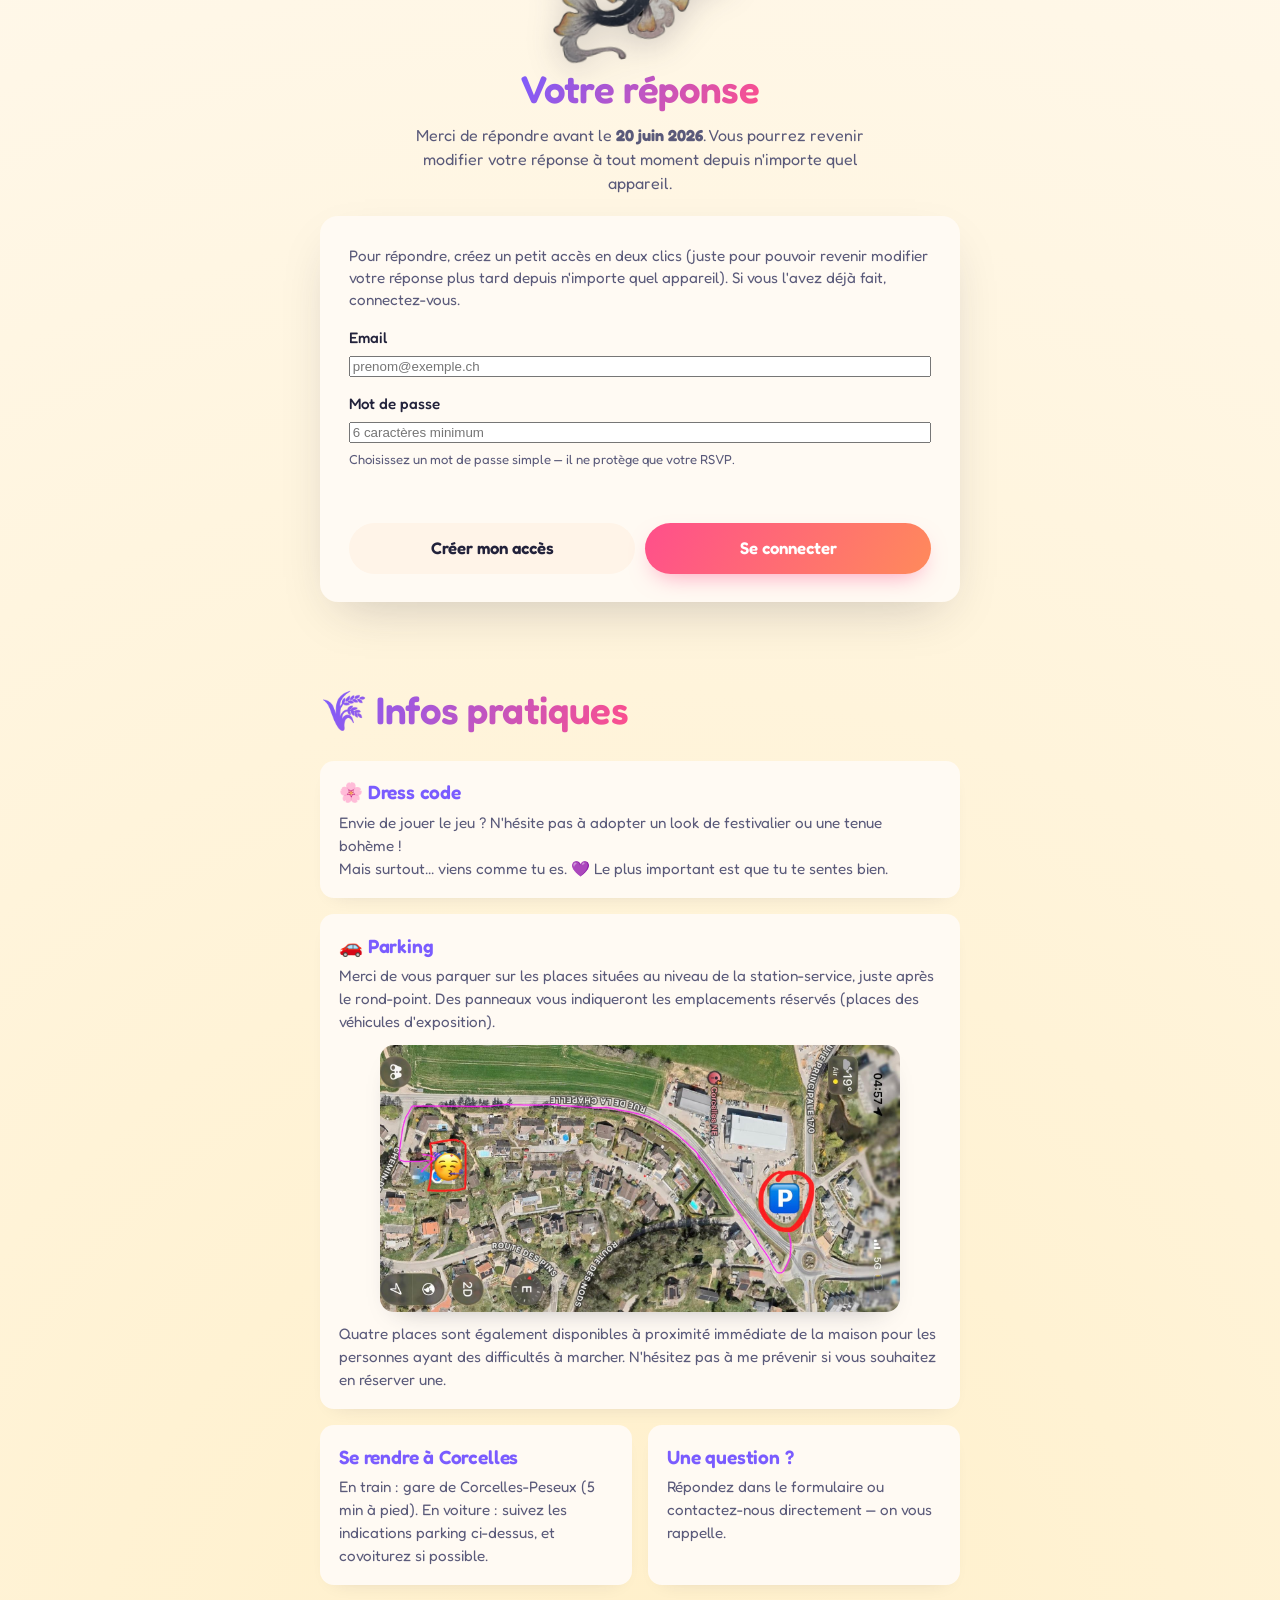
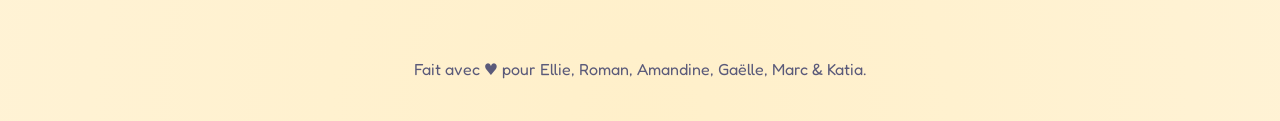
==== commit 2cc7f358: "Restyle programme to match the festive DA + parking map + hunt duration - Embed the parking map (ima" ====
--- a/index.html
+++ b/index.html
@@ -95,7 +95,7 @@
 
     <h3 class="schedule-subtitle">📋 Le détail des activités</h3>
     <div class="activity-details">
-      <article class="activity-detail">
+      <article class="activity-detail activity-detail--turquoise">
         <div class="activity-detail-head">
           <span class="activity-detail-time">09h00 – 10h00</span>
           <h4>🧘 Pilates</h4>
@@ -108,7 +108,7 @@
         </ul>
       </article>
 
-      <article class="activity-detail">
+      <article class="activity-detail activity-detail--pink">
         <div class="activity-detail-head">
           <span class="activity-detail-time">11h00 – 12h00</span>
           <h4>🏺 Atelier poterie</h4>
@@ -120,7 +120,7 @@
         </ul>
       </article>
 
-      <article class="activity-detail">
+      <article class="activity-detail activity-detail--yellow">
         <div class="activity-detail-head">
           <span class="activity-detail-time">14h00</span>
           <h4>🎾 Début du tournoi de padel</h4>
@@ -134,7 +134,7 @@
         </ul>
       </article>
 
-      <article class="activity-detail">
+      <article class="activity-detail activity-detail--violet">
         <div class="activity-detail-head">
           <span class="activity-detail-time">14h00 – 15h00</span>
           <h4>🏺 Atelier poterie</h4>
@@ -146,20 +146,21 @@
         </ul>
       </article>
 
-      <article class="activity-detail">
+      <article class="activity-detail activity-detail--coral">
         <div class="activity-detail-head">
           <span class="activity-detail-time">15h00 – 16h30</span>
           <h4>🗺️ Chasse au trésor des enfants</h4>
         </div>
         <p class="activity-detail-loc">📍 Départ : parking du Restaurant l'Aubier, Montézillon</p>
         <ul>
+          <li>Environ 45 minutes de marche jusqu'à l'arrivée.</li>
           <li>Les parents sont les bienvenus pour accompagner les enfants.</li>
           <li>Arrivée prévue au Chemin de Closel 3.</li>
           <li>Merci de nous indiquer si votre enfant participera seul ou accompagné.</li>
         </ul>
       </article>
 
-      <article class="activity-detail">
+      <article class="activity-detail activity-detail--turquoise">
         <div class="activity-detail-head">
           <span class="activity-detail-time">15h30 – 17h30</span>
           <h4>📿 Création de bracelets</h4>
@@ -294,8 +295,7 @@
       <article class="info-wide">
         <h3>🚗 Parking</h3>
         <p>Merci de vous parquer sur les places situées au niveau de la station-service, juste après le rond-point. Des panneaux vous indiqueront les emplacements réservés (places des véhicules d'exposition).</p>
-        <!-- Plan du parking : déposer images/parking.png puis décommenter -->
-        <!-- <img class="info-map" src="images/parking.png" alt="Plan du parking" loading="lazy" /> -->
+        <img class="info-map" src="images/parkingANNIV.jpeg" alt="Plan du trajet entre le parking (station-service) et la maison, Chemin de Closel 3" loading="lazy" />
         <p>Quatre places sont également disponibles à proximité immédiate de la maison pour les personnes ayant des difficultés à marcher. N'hésitez pas à me prévenir si vous souhaitez en réserver une.</p>
       </article>
       <article>
--- a/styles.css
+++ b/styles.css
@@ -277,99 +277,147 @@
 
 .schedule-subtitle {
   font-family: var(--font-script);
-  font-size: clamp(1.6rem, 5vw, 2rem);
+  font-size: clamp(1.7rem, 5vw, 2.2rem);
   color: var(--violet);
-  margin: 1.8rem 0 0.8rem;
-}
-
+  margin: 2rem 0 1rem;
+  text-align: center;
+}
+
+/* --- Animations en continu : chips festives --- */
 .anim-list {
   list-style: none;
   padding: 0;
   margin: 0 0 0.5rem;
   display: grid;
-  gap: 0.4rem;
+  gap: 0.55rem;
 }
 
 .anim-list li {
   display: flex;
-  align-items: baseline;
+  align-items: center;
+  gap: 0.75rem;
+  padding: 0.5rem 0.6rem 0.5rem 0.5rem;
+  background: var(--paper);
+  border-radius: 999px;
+  box-shadow: 0 8px 20px -16px rgba(34, 34, 59, 0.25);
+}
+
+.anim-time {
+  flex: 0 0 auto;
+  min-width: 6.4rem;
+  text-align: center;
+  font-weight: 700;
+  font-size: 0.82rem;
+  color: white;
+  padding: 0.35rem 0.7rem;
+  border-radius: 999px;
+  background: linear-gradient(120deg, var(--pink), var(--coral));
+}
+
+.anim-list li:nth-child(5n+2) .anim-time { background: linear-gradient(120deg, var(--turquoise), #4aa7c4); }
+.anim-list li:nth-child(5n+3) .anim-time { background: linear-gradient(120deg, var(--coral), var(--yellow)); color: var(--ink); }
+.anim-list li:nth-child(5n+4) .anim-time { background: linear-gradient(120deg, var(--violet), var(--pink)); }
+.anim-list li:nth-child(5n+5) .anim-time { background: linear-gradient(120deg, #4aa7c4, var(--violet)); }
+
+.anim-name { flex: 1; font-weight: 500; }
+
+/* --- Détail des activités : cartes pastel façon "fêtés" --- */
+.activity-details {
+  display: grid;
   gap: 0.9rem;
-  padding: 0.6rem 0.9rem;
-  background: var(--paper);
-  border-radius: 12px;
-  box-shadow: 0 8px 20px -16px rgba(34, 34, 59, 0.2);
-}
-
-.anim-time {
-  flex: 0 0 6.6rem;
-  font-weight: 700;
-  font-size: 0.9rem;
-  color: var(--pink);
-}
-
-.anim-name { flex: 1; }
-
-.activity-details {
-  display: grid;
-  gap: 0.8rem;
 }
 
 .activity-detail {
-  background: var(--paper);
-  border-radius: 14px;
-  padding: 1rem 1.2rem;
-  box-shadow: 0 10px 24px -18px rgba(34, 34, 59, 0.3);
-  border-left: 4px solid var(--turquoise);
-}
-
-.activity-detail:nth-child(2n) { border-left-color: var(--pink); }
-.activity-detail:nth-child(3n) { border-left-color: var(--yellow); }
-.activity-detail:nth-child(4n) { border-left-color: var(--violet); }
-.activity-detail:nth-child(5n) { border-left-color: var(--coral); }
+  --accent: var(--pink);
+  --accent-soft: #ffe3ec;
+  background: var(--accent-soft);
+  border-radius: var(--radius);
+  padding: 1.1rem 1.3rem;
+  position: relative;
+  overflow: hidden;
+  box-shadow: 0 12px 26px -20px rgba(34, 34, 59, 0.4);
+}
+
+.activity-detail::before {
+  content: "";
+  position: absolute;
+  inset: 0;
+  background: linear-gradient(135deg, transparent 55%, rgba(255, 255, 255, 0.45));
+  pointer-events: none;
+}
+
+.activity-detail--turquoise { --accent: var(--turquoise); --accent-soft: #d9f6f4; }
+.activity-detail--pink      { --accent: var(--pink);      --accent-soft: #ffe3ec; }
+.activity-detail--yellow    { --accent: #e0a500;          --accent-soft: #fff1d6; }
+.activity-detail--violet    { --accent: var(--violet);    --accent-soft: #e8e0ff; }
+.activity-detail--coral     { --accent: var(--coral);     --accent-soft: #ffd9cc; }
 
 .activity-detail-head {
   display: flex;
   flex-wrap: wrap;
-  align-items: baseline;
-  gap: 0.3rem 0.8rem;
-  margin-bottom: 0.3rem;
+  align-items: center;
+  gap: 0.4rem 0.7rem;
+  margin-bottom: 0.5rem;
+  position: relative;
 }
 
 .activity-detail-time {
   font-weight: 700;
-  font-size: 0.9rem;
-  color: var(--ink-soft);
-  background: var(--paper-2);
-  padding: 0.15rem 0.6rem;
+  font-size: 0.82rem;
+  color: white;
+  background: var(--accent);
+  padding: 0.3rem 0.75rem;
   border-radius: 999px;
-}
-
-.activity-detail-head h4 { font-size: 1.15rem; }
+  white-space: nowrap;
+}
+
+.activity-detail-head h4 { font-size: 1.2rem; }
 
 .activity-detail-loc {
   color: var(--ink-soft);
   font-size: 0.92rem;
-  margin: 0 0 0.5rem;
+  margin: 0 0 0.6rem;
+  position: relative;
 }
 
 .activity-detail ul {
   margin: 0;
-  padding-left: 1.1rem;
-  display: grid;
-  gap: 0.25rem;
-}
-
-.activity-detail li { font-size: 0.95rem; }
+  padding: 0;
+  list-style: none;
+  display: grid;
+  gap: 0.35rem;
+  position: relative;
+}
+
+.activity-detail li {
+  font-size: 0.95rem;
+  padding-left: 1.3rem;
+  position: relative;
+}
+
+.activity-detail li::before {
+  content: "✦";
+  position: absolute;
+  left: 0;
+  color: var(--accent);
+  font-size: 0.85rem;
+  top: 0.05em;
+}
 
 .info-wide { grid-column: 1 / -1; }
 
 .info-map {
   display: block;
   width: 100%;
-  max-width: 420px;
+  max-width: 520px;
   height: auto;
-  border-radius: 12px;
-  margin: 0.6rem 0;
+  border-radius: 14px;
+  margin: 0.7rem auto;
+  box-shadow: 0 12px 26px -18px rgba(34, 34, 59, 0.4);
+}
+
+@media (min-width: 700px) {
+  .activity-details { grid-template-columns: 1fr 1fr; }
 }
 
 .timeline {
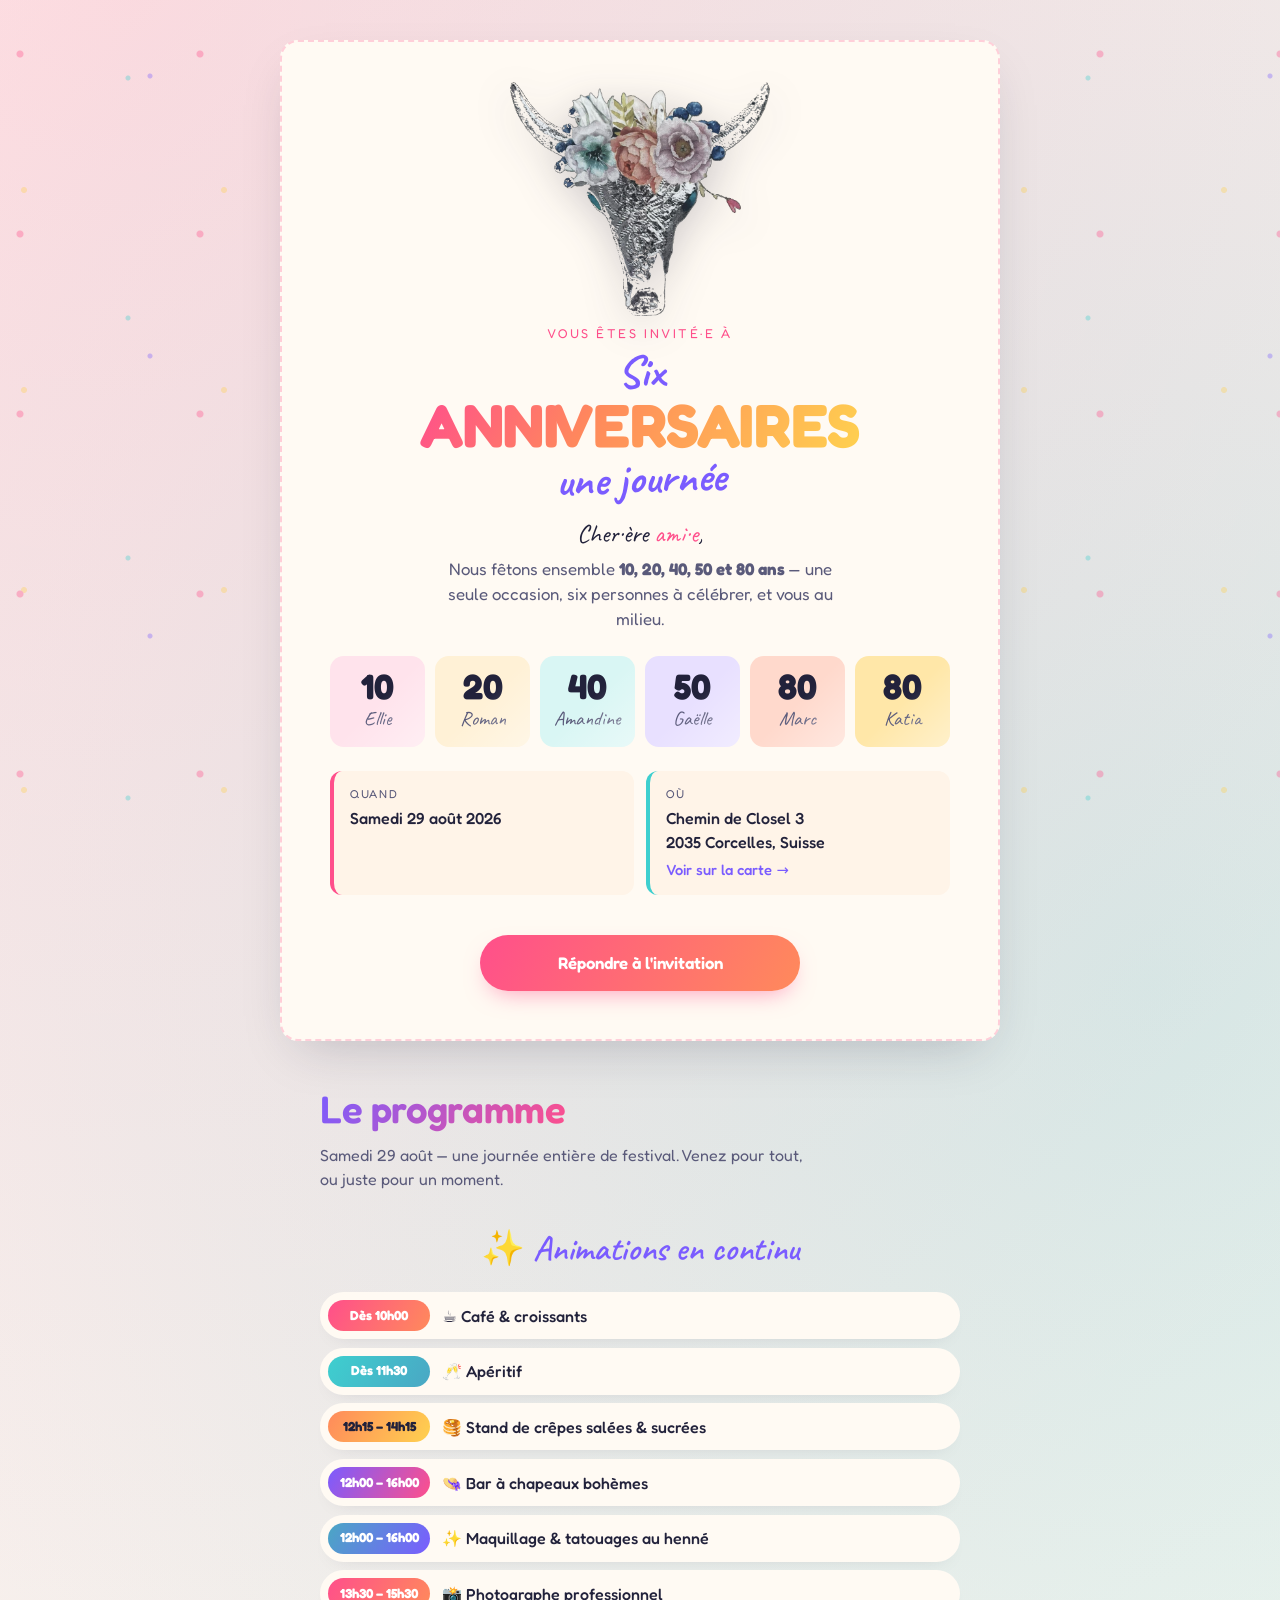
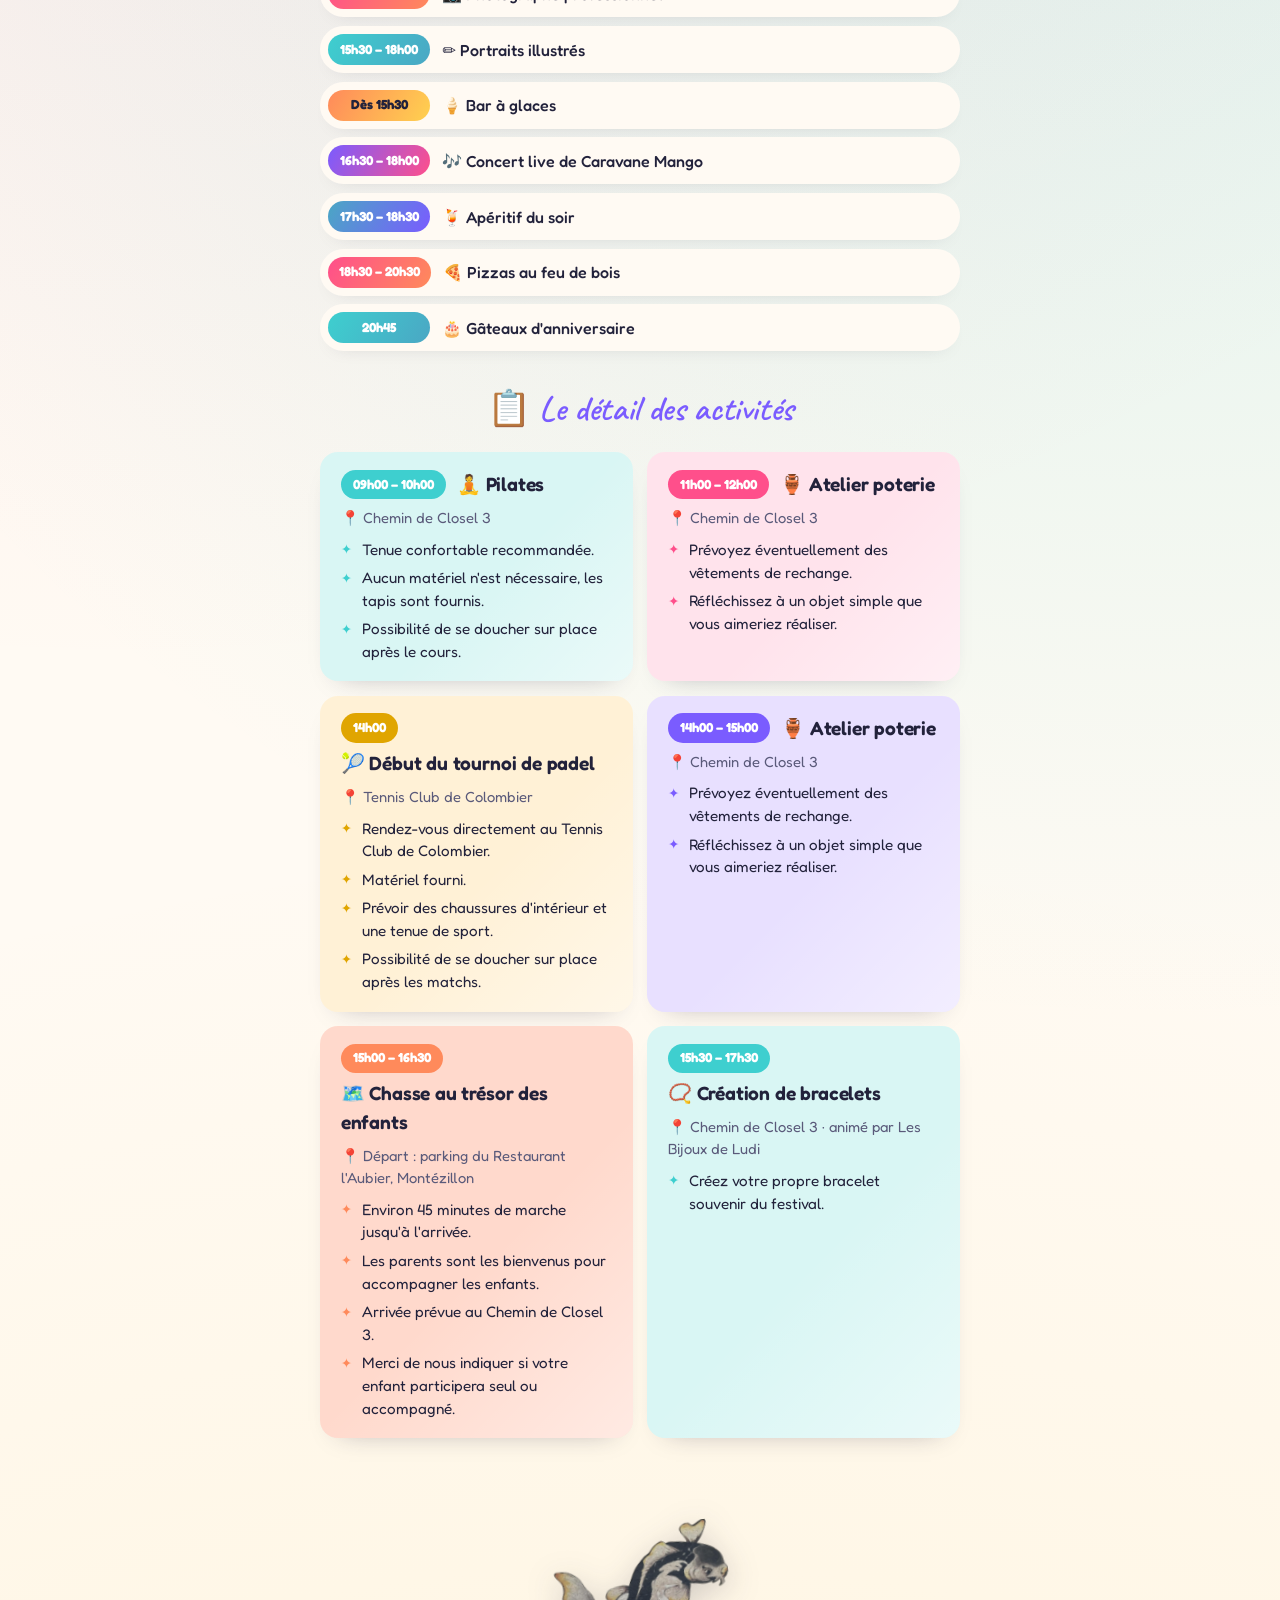
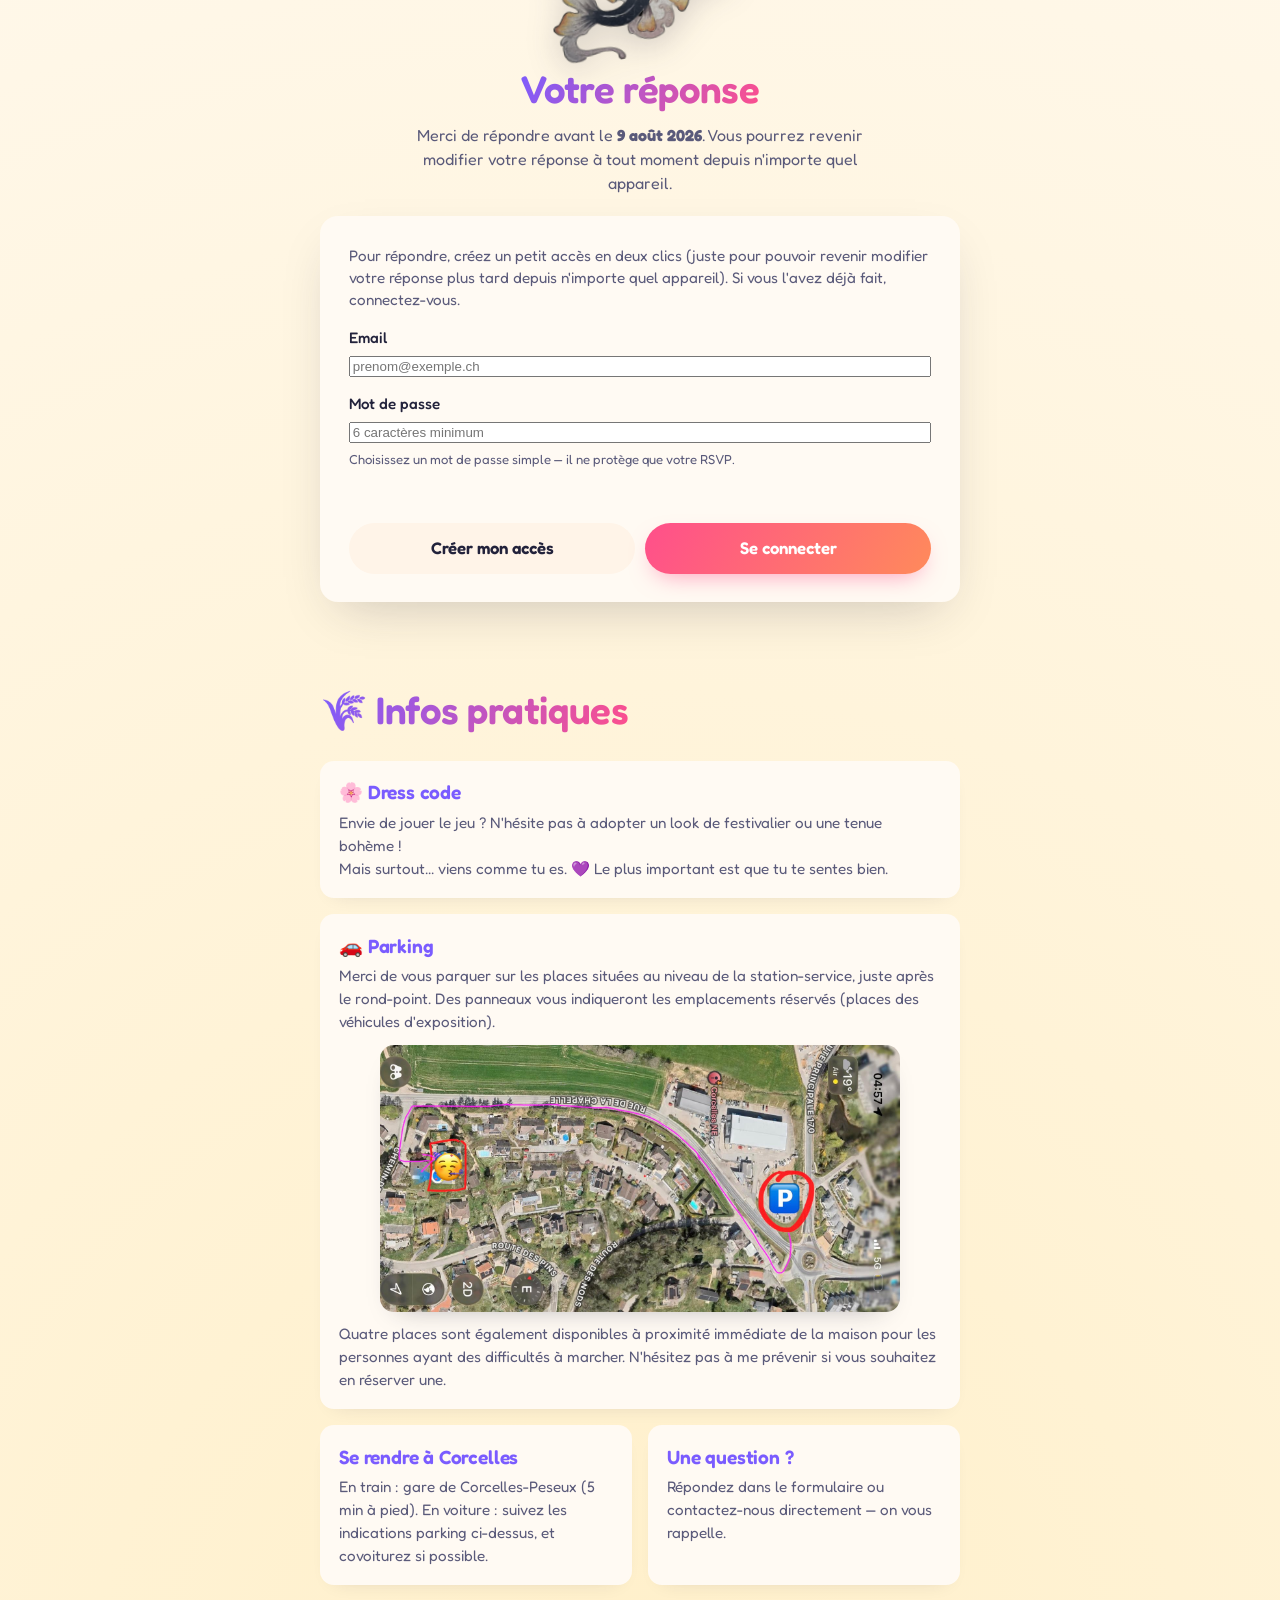
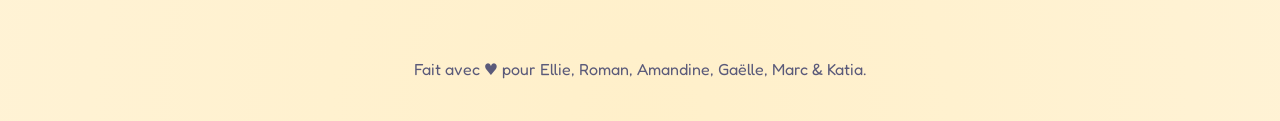
==== commit b8101791: "Move RSVP deadline to 9 August 2026 https://claude.ai/code/session_01U1UgmneNSHb1oSHKZPSm3H" ====
--- a/index.html
+++ b/index.html
@@ -176,7 +176,7 @@
   <section class="rsvp" id="rsvp" aria-labelledby="rsvp-title">
     <img class="card-artwork card-artwork--koi" src="images/koi.png" alt="" aria-hidden="true" loading="lazy" />
     <h2 id="rsvp-title">Votre réponse</h2>
-    <p class="section-lede">Merci de répondre avant le <strong>20 juin 2026</strong>. Vous pourrez revenir modifier votre réponse à tout moment depuis n'importe quel appareil.</p>
+    <p class="section-lede">Merci de répondre avant le <strong>9 août 2026</strong>. Vous pourrez revenir modifier votre réponse à tout moment depuis n'importe quel appareil.</p>
 
     <!-- Bloc auth visible tant que l'invité n'est pas connecté -->
     <div id="auth-block" class="auth-block">
@@ -209,6 +209,15 @@
       </div>
 
       <form id="rsvp-form">
+        <div class="rsvp-help">
+          <h3>📝 Comment bien s'inscrire</h3>
+          <ul>
+            <li>Cochez d'abord <strong>vos</strong> activités ci-dessous.</li>
+            <li>Vous venez accompagné·e ? Ajoutez <strong>chaque personne séparément avec son prénom</strong> (ex. « Sophie », « Marc ») — pas « Personne 1, Personne 2 ». Chaque accompagnant choisit ensuite ses propres activités.</li>
+            <li>Vous pourrez <strong>modifier votre réponse à tout moment</strong> en vous reconnectant avec le même email et mot de passe.</li>
+          </ul>
+        </div>
+
         <div class="field">
           <label for="fullname">Votre nom complet</label>
           <input type="text" id="fullname" required autocomplete="name" maxlength="80" />
@@ -235,6 +244,7 @@
 
         <fieldset class="field companions" aria-labelledby="companions-legend">
           <legend id="companions-legend">Vous venez accompagné·e ?</legend>
+          <p class="field-hint">Une entrée par personne, avec son vrai prénom. Chaque personne pourra cocher ses propres activités.</p>
           <ul id="companions-list" class="companions-list" aria-live="polite"></ul>
           <p id="companions-empty" class="companions-empty">Aucun accompagnant pour l'instant.</p>
           <button type="button" id="add-companion" class="add-companion">
@@ -266,8 +276,9 @@
 
         <div class="companion-dialog-body">
           <div class="field">
-            <label for="companion-name">Prénom et nom</label>
-            <input type="text" id="companion-name" autocomplete="off" required maxlength="60" placeholder="ex. Sophie Dupont" />
+            <label for="companion-name">Prénom de cette personne</label>
+            <input type="text" id="companion-name" autocomplete="off" required maxlength="60" placeholder="ex. Sophie" />
+            <p class="field-hint">Ajoutez une seule personne ici. Pour d'autres invités, répétez « Ajouter une personne ».</p>
           </div>
 
           <fieldset class="field" aria-labelledby="companion-activities-legend">
--- a/styles.css
+++ b/styles.css
@@ -525,6 +525,44 @@
   gap: 1.1rem;
 }
 
+.rsvp-help {
+  background: linear-gradient(135deg, #fff1d6, #ffe3ec);
+  border: 1px dashed rgba(255, 79, 139, 0.35);
+  border-radius: 14px;
+  padding: 1rem 1.2rem;
+}
+
+.rsvp-help h3 {
+  font-size: 1.05rem;
+  margin-bottom: 0.5rem;
+  color: var(--pink);
+}
+
+.rsvp-help ul {
+  margin: 0;
+  padding: 0;
+  list-style: none;
+  display: grid;
+  gap: 0.45rem;
+}
+
+.rsvp-help li {
+  font-size: 0.92rem;
+  line-height: 1.4;
+  padding-left: 1.3rem;
+  position: relative;
+  color: var(--ink);
+}
+
+.rsvp-help li::before {
+  content: "✦";
+  position: absolute;
+  left: 0;
+  top: 0.05em;
+  color: var(--pink);
+  font-size: 0.85rem;
+}
+
 .field { display: flex; flex-direction: column; gap: 0.4rem; }
 
 .field label,
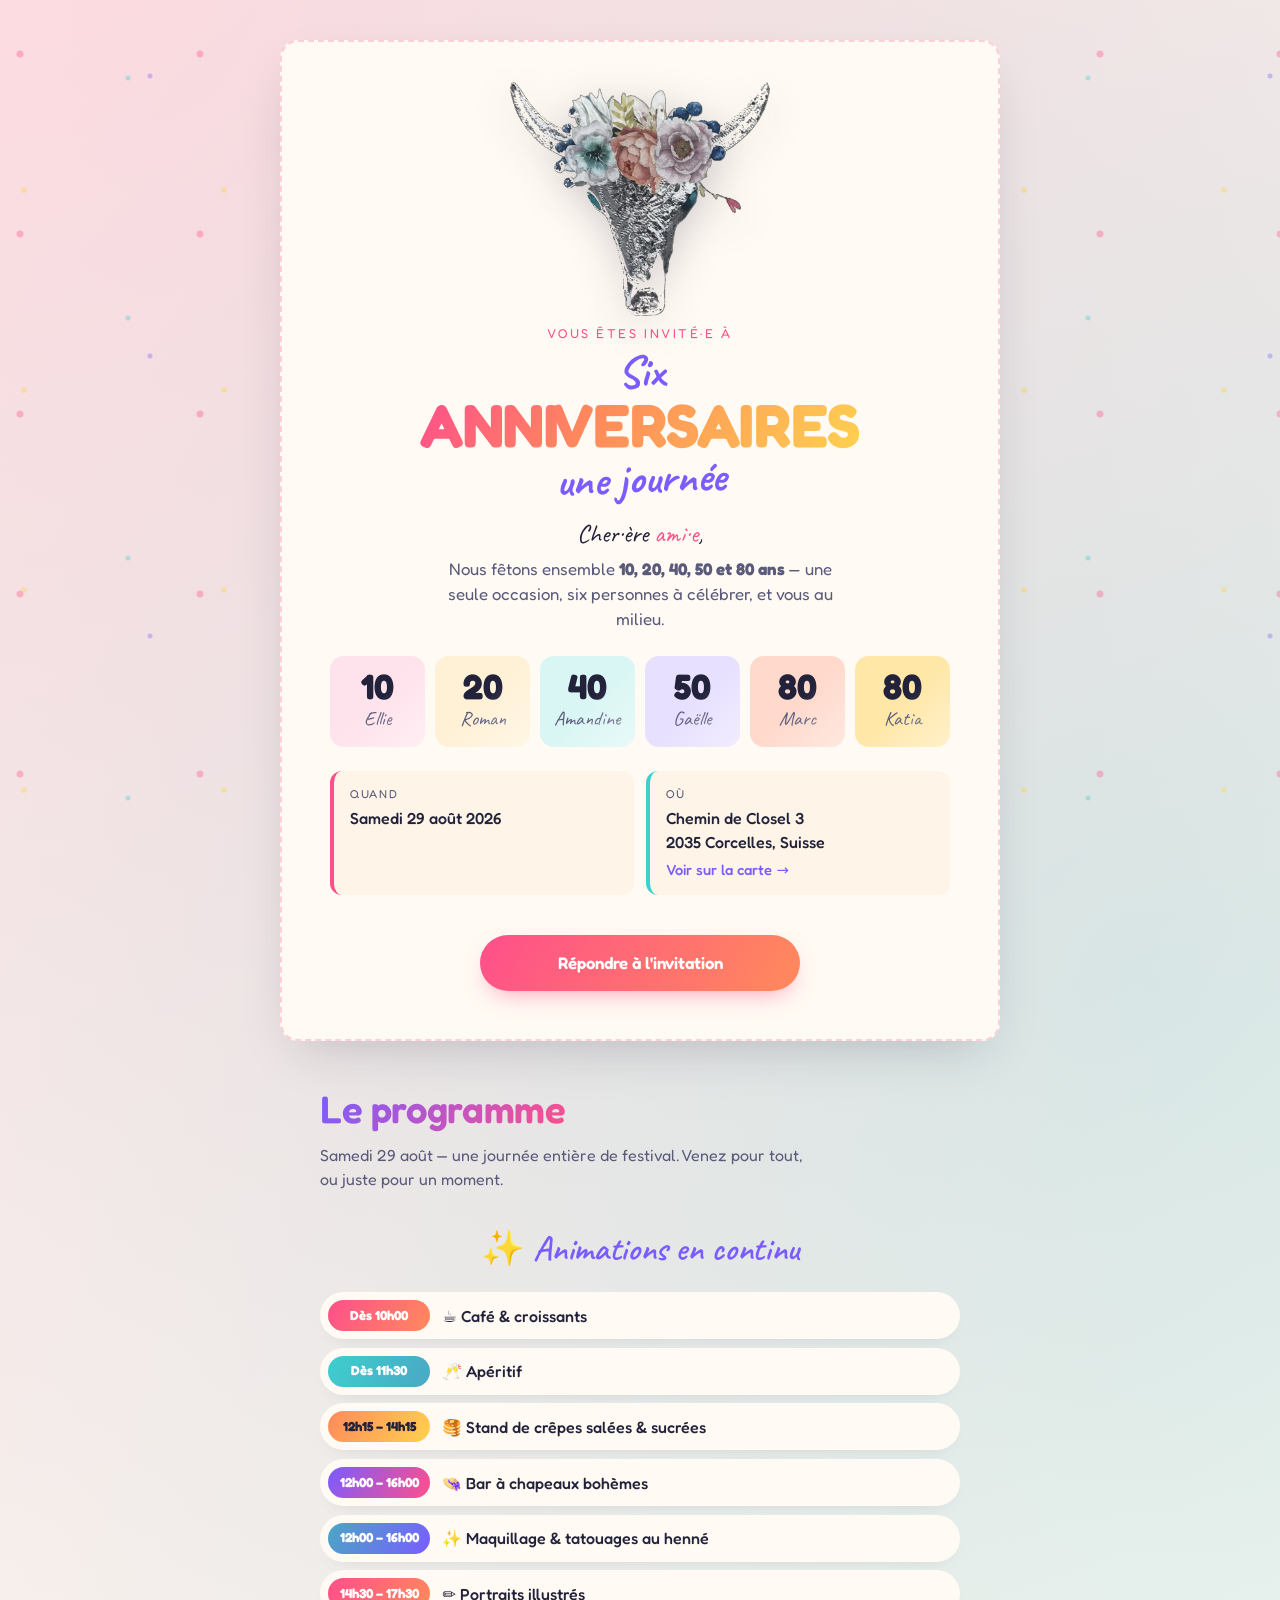
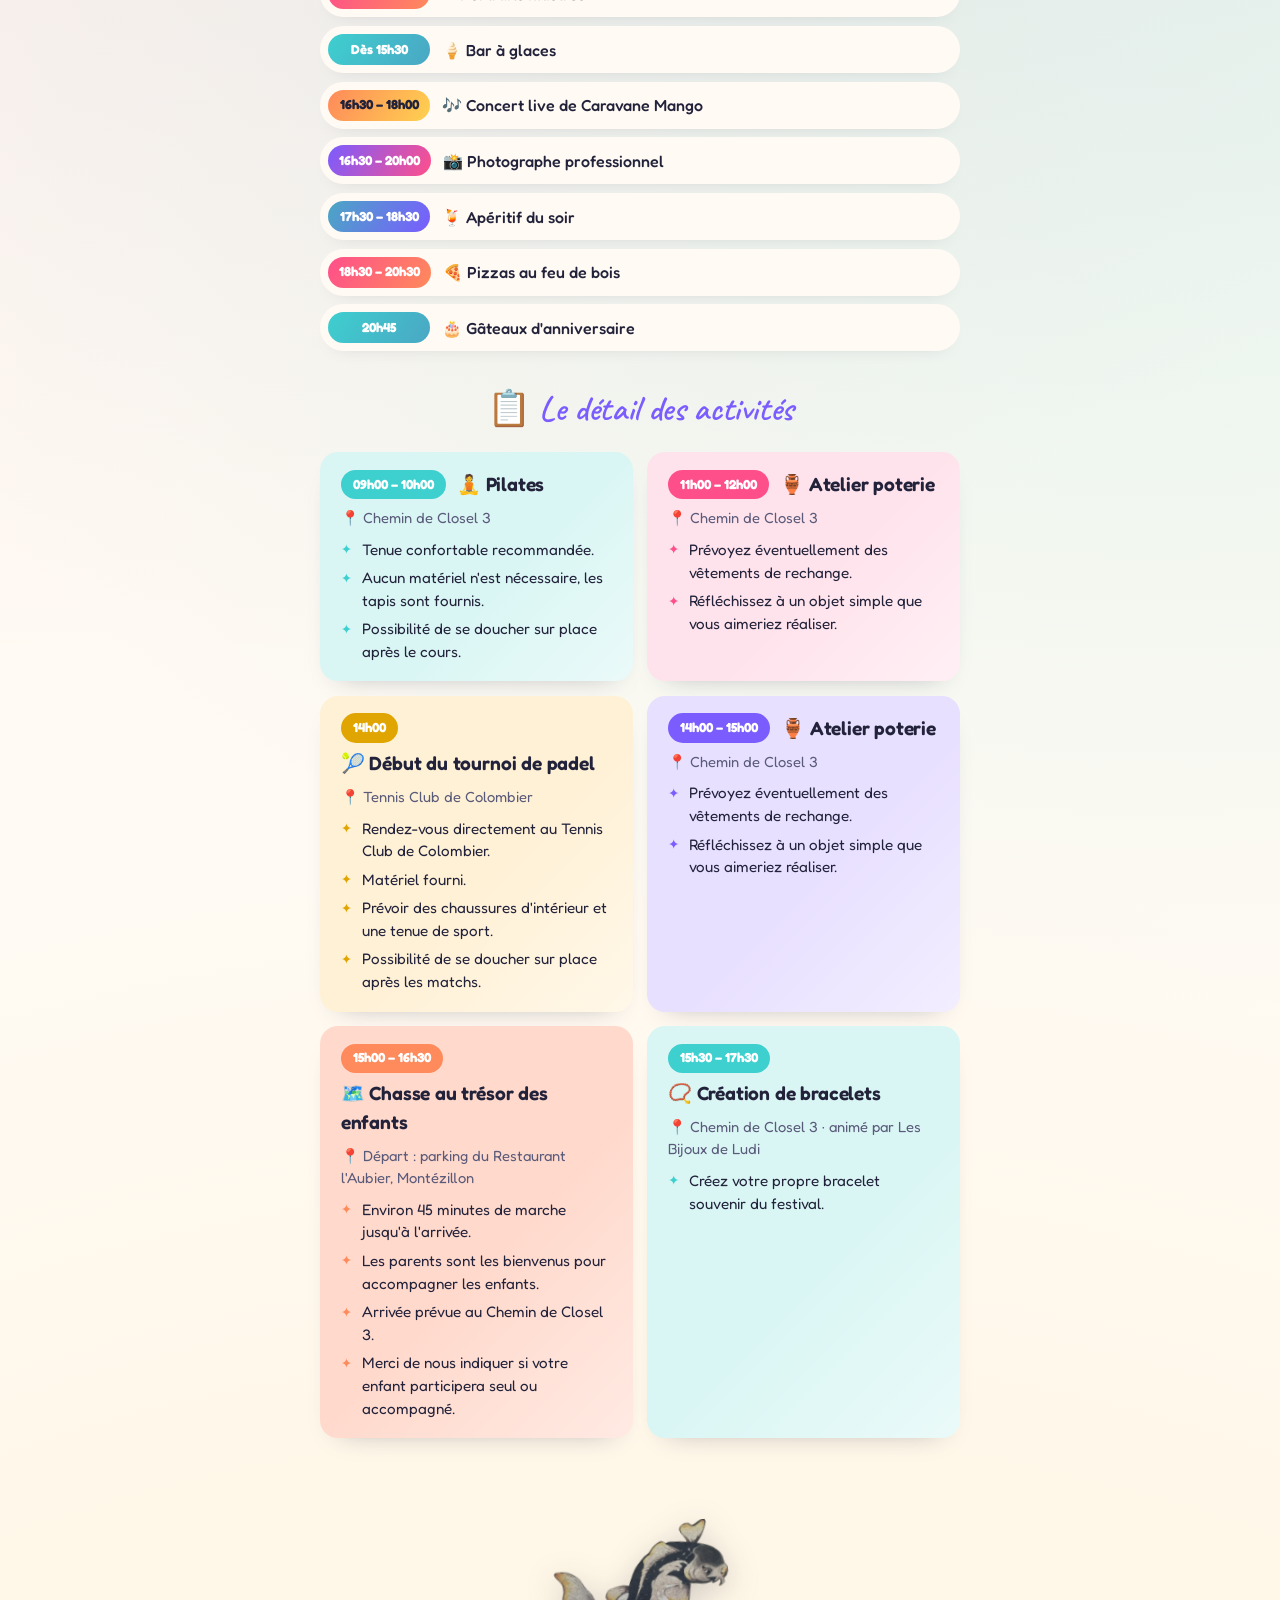
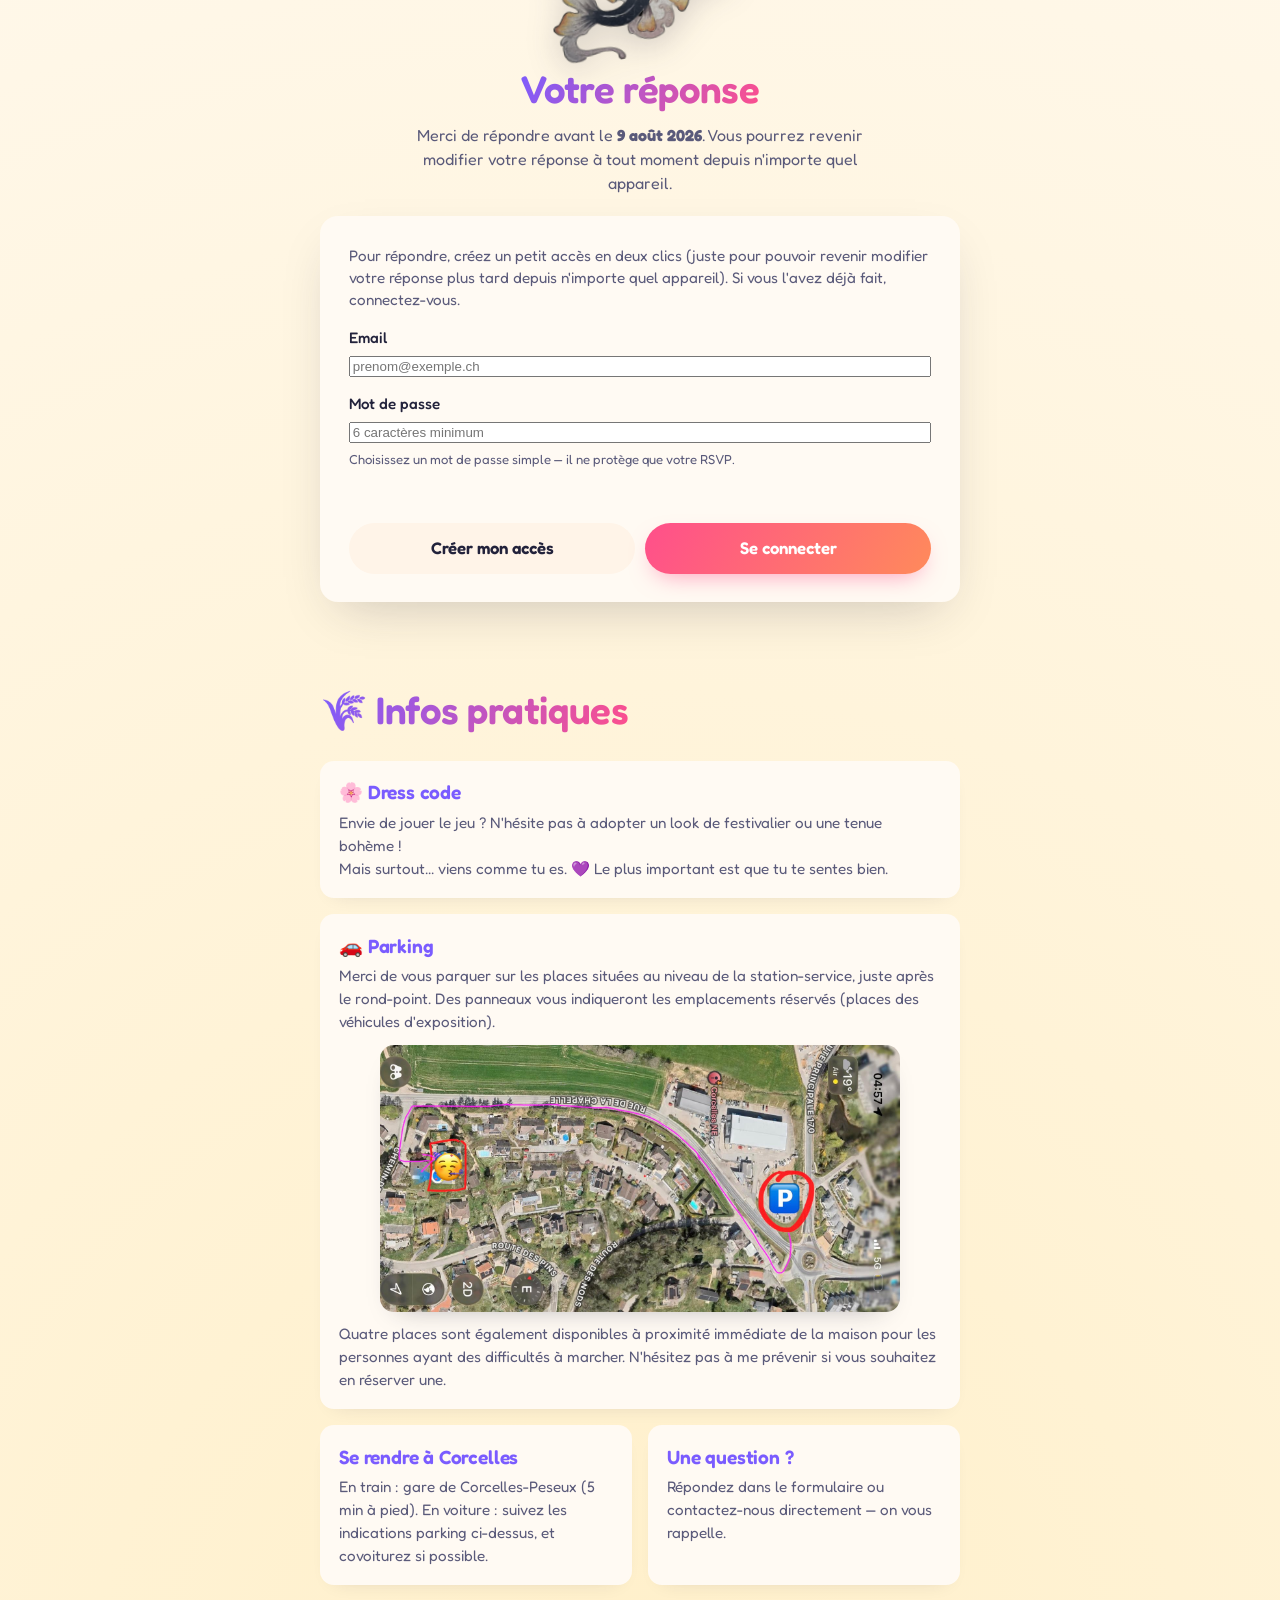
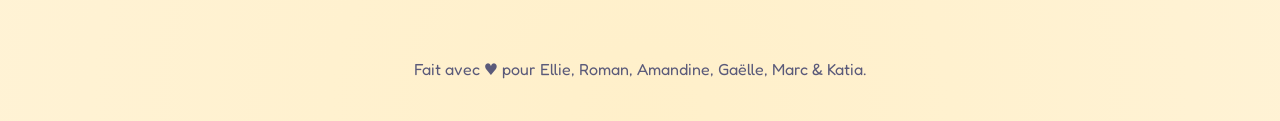
==== commit 2d1c23d5: "Update index.html" ====
--- a/index.html
+++ b/index.html
@@ -84,18 +84,21 @@
       <li><span class="anim-time">12h15 – 14h15</span><span class="anim-name">🥞 Stand de crêpes salées &amp; sucrées</span></li>
       <li><span class="anim-time">12h00 – 16h00</span><span class="anim-name">👒 Bar à chapeaux bohèmes</span></li>
       <li><span class="anim-time">12h00 – 16h00</span><span class="anim-name">✨ Maquillage &amp; tatouages au henné</span></li>
-      <li><span class="anim-time">13h30 – 15h30</span><span class="anim-name">📸 Photographe professionnel</span></li>
-      <li><span class="anim-time">15h30 – 18h00</span><span class="anim-name">✏️ Portraits illustrés</span></li>
+      <li><span class="anim-time">14h30 – 17h30</span><span class="anim-name">✏️ Portraits illustrés</span></li>
       <li><span class="anim-time">Dès 15h30</span><span class="anim-name">🍦 Bar à glaces</span></li>
       <li><span class="anim-time">16h30 – 18h00</span><span class="anim-name">🎶 Concert live de Caravane Mango</span></li>
+      <li><span class="anim-time">16h30 – 20h00</span><span class="anim-name">📸 Photographe professionnel</span></li>
       <li><span class="anim-time">17h30 – 18h30</span><span class="anim-name">🍹 Apéritif du soir</span></li>
       <li><span class="anim-time">18h30 – 20h30</span><span class="anim-name">🍕 Pizzas au feu de bois</span></li>
       <li><span class="anim-time">20h45</span><span class="anim-name">🎂 Gâteaux d'anniversaire</span></li>
     </ul>
 
     <h3 class="schedule-subtitle">📋 Le détail des activités</h3>
+    <!-- Contenu statique. Seule l'heure (.activity-detail-time) est mise à jour
+         dynamiquement par script.js, en liant chaque carte à une activité de la
+         base via data-activity (le nom doit correspondre à celui de l'admin). -->
     <div class="activity-details">
-      <article class="activity-detail activity-detail--turquoise">
+      <article class="activity-detail activity-detail--turquoise" data-activity="Pilates">
         <div class="activity-detail-head">
           <span class="activity-detail-time">09h00 – 10h00</span>
           <h4>🧘 Pilates</h4>
@@ -108,7 +111,7 @@
         </ul>
       </article>
 
-      <article class="activity-detail activity-detail--pink">
+      <article class="activity-detail activity-detail--pink" data-activity="Atelier poterie">
         <div class="activity-detail-head">
           <span class="activity-detail-time">11h00 – 12h00</span>
           <h4>🏺 Atelier poterie</h4>
@@ -120,7 +123,7 @@
         </ul>
       </article>
 
-      <article class="activity-detail activity-detail--yellow">
+      <article class="activity-detail activity-detail--yellow" data-activity="Début du tournoi de padel">
         <div class="activity-detail-head">
           <span class="activity-detail-time">14h00</span>
           <h4>🎾 Début du tournoi de padel</h4>
@@ -134,7 +137,7 @@
         </ul>
       </article>
 
-      <article class="activity-detail activity-detail--violet">
+      <article class="activity-detail activity-detail--violet" data-activity="Atelier poterie">
         <div class="activity-detail-head">
           <span class="activity-detail-time">14h00 – 15h00</span>
           <h4>🏺 Atelier poterie</h4>
@@ -146,7 +149,7 @@
         </ul>
       </article>
 
-      <article class="activity-detail activity-detail--coral">
+      <article class="activity-detail activity-detail--coral" data-activity="Chasse au trésor des enfants">
         <div class="activity-detail-head">
           <span class="activity-detail-time">15h00 – 16h30</span>
           <h4>🗺️ Chasse au trésor des enfants</h4>
@@ -160,7 +163,7 @@
         </ul>
       </article>
 
-      <article class="activity-detail activity-detail--turquoise">
+      <article class="activity-detail activity-detail--turquoise" data-activity="Création de bracelets">
         <div class="activity-detail-head">
           <span class="activity-detail-time">15h30 – 17h30</span>
           <h4>📿 Création de bracelets</h4>
--- a/styles.css
+++ b/styles.css
@@ -675,6 +675,23 @@
 }
 .check-card.is-locked:has(input:checked) em { color: var(--ink-soft); font-weight: normal; }
 
+/* Chevauche une activité déjà cochée : grisée, non sélectionnable. */
+.check-card.is-overlap {
+  opacity: 0.6;
+  cursor: not-allowed;
+}
+.check-card.is-overlap input { cursor: not-allowed; }
+
+.overlap-note {
+  display: block;
+  font-style: normal;
+  font-size: 0.78rem;
+  line-height: 1.25;
+  color: var(--coral);
+  font-weight: 600;
+  margin-top: 0.2rem;
+}
+
 .check-card span {
   display: flex;
   flex-direction: column;
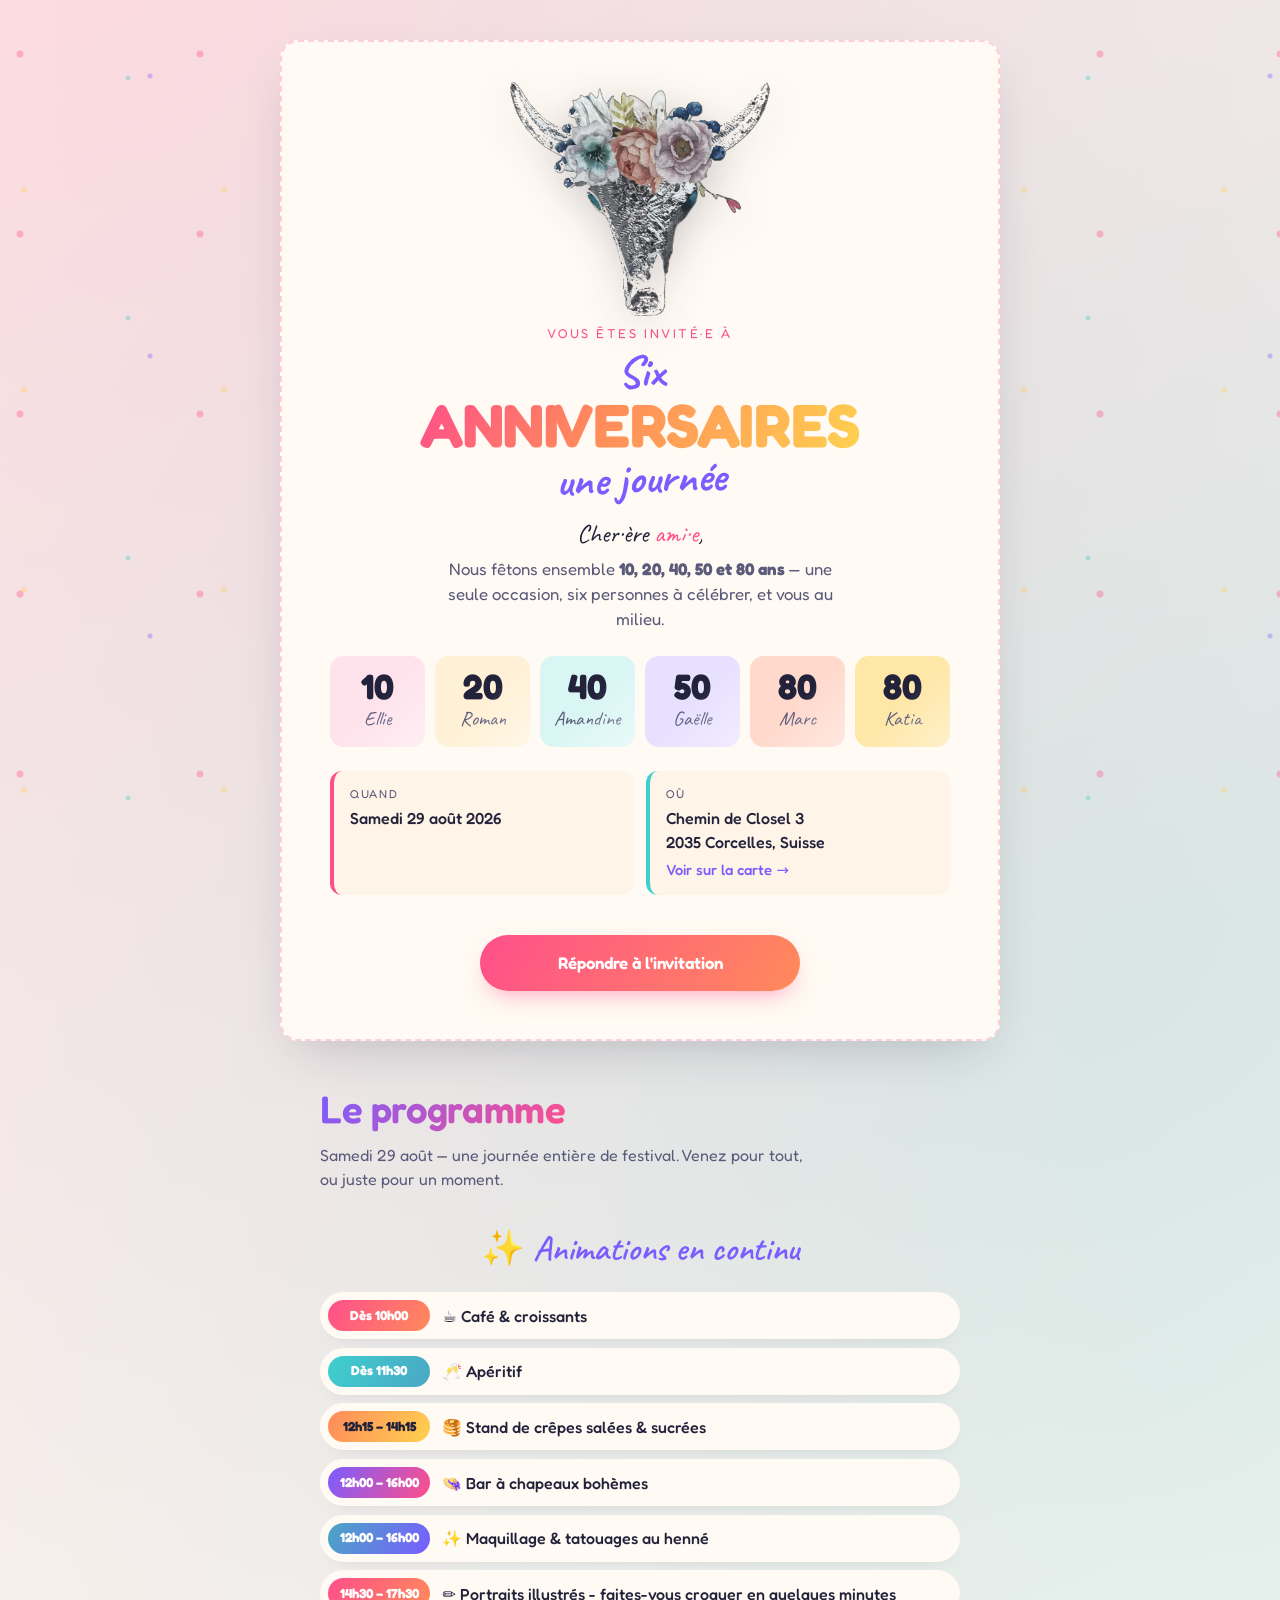
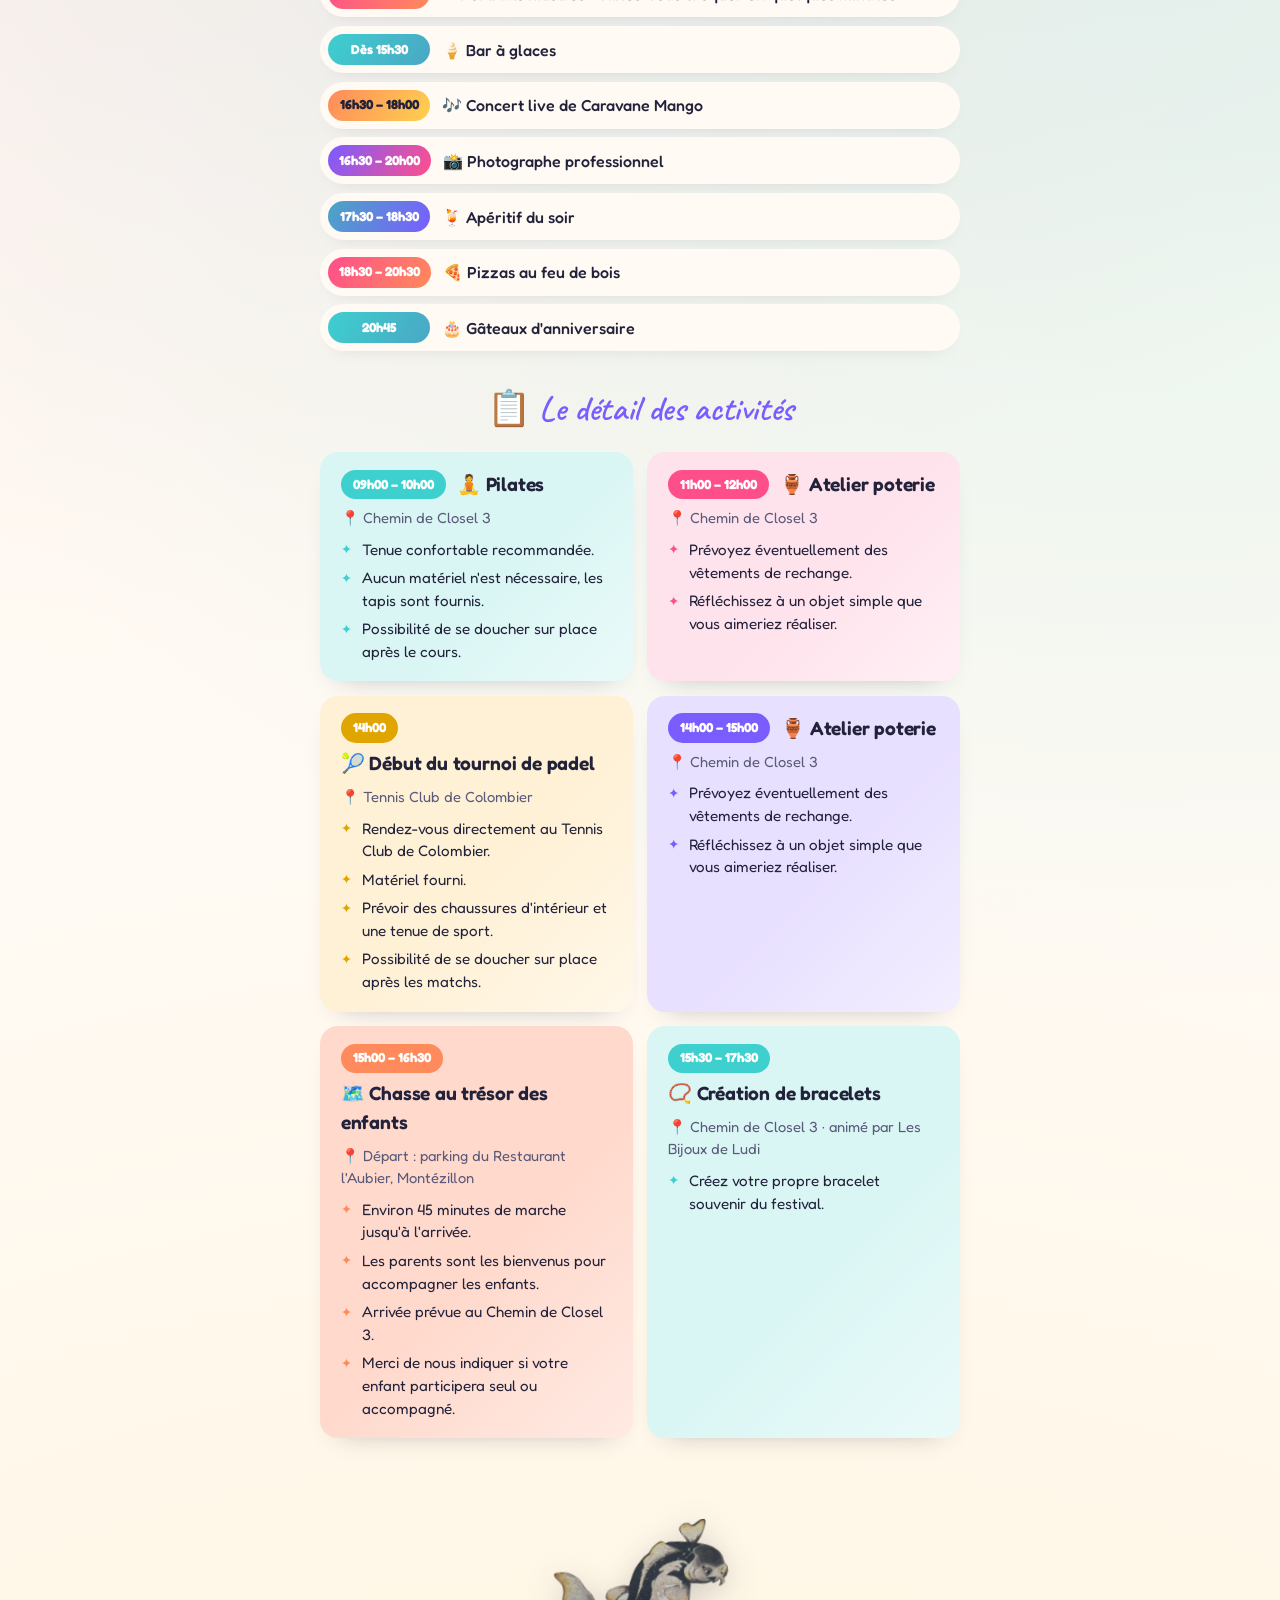
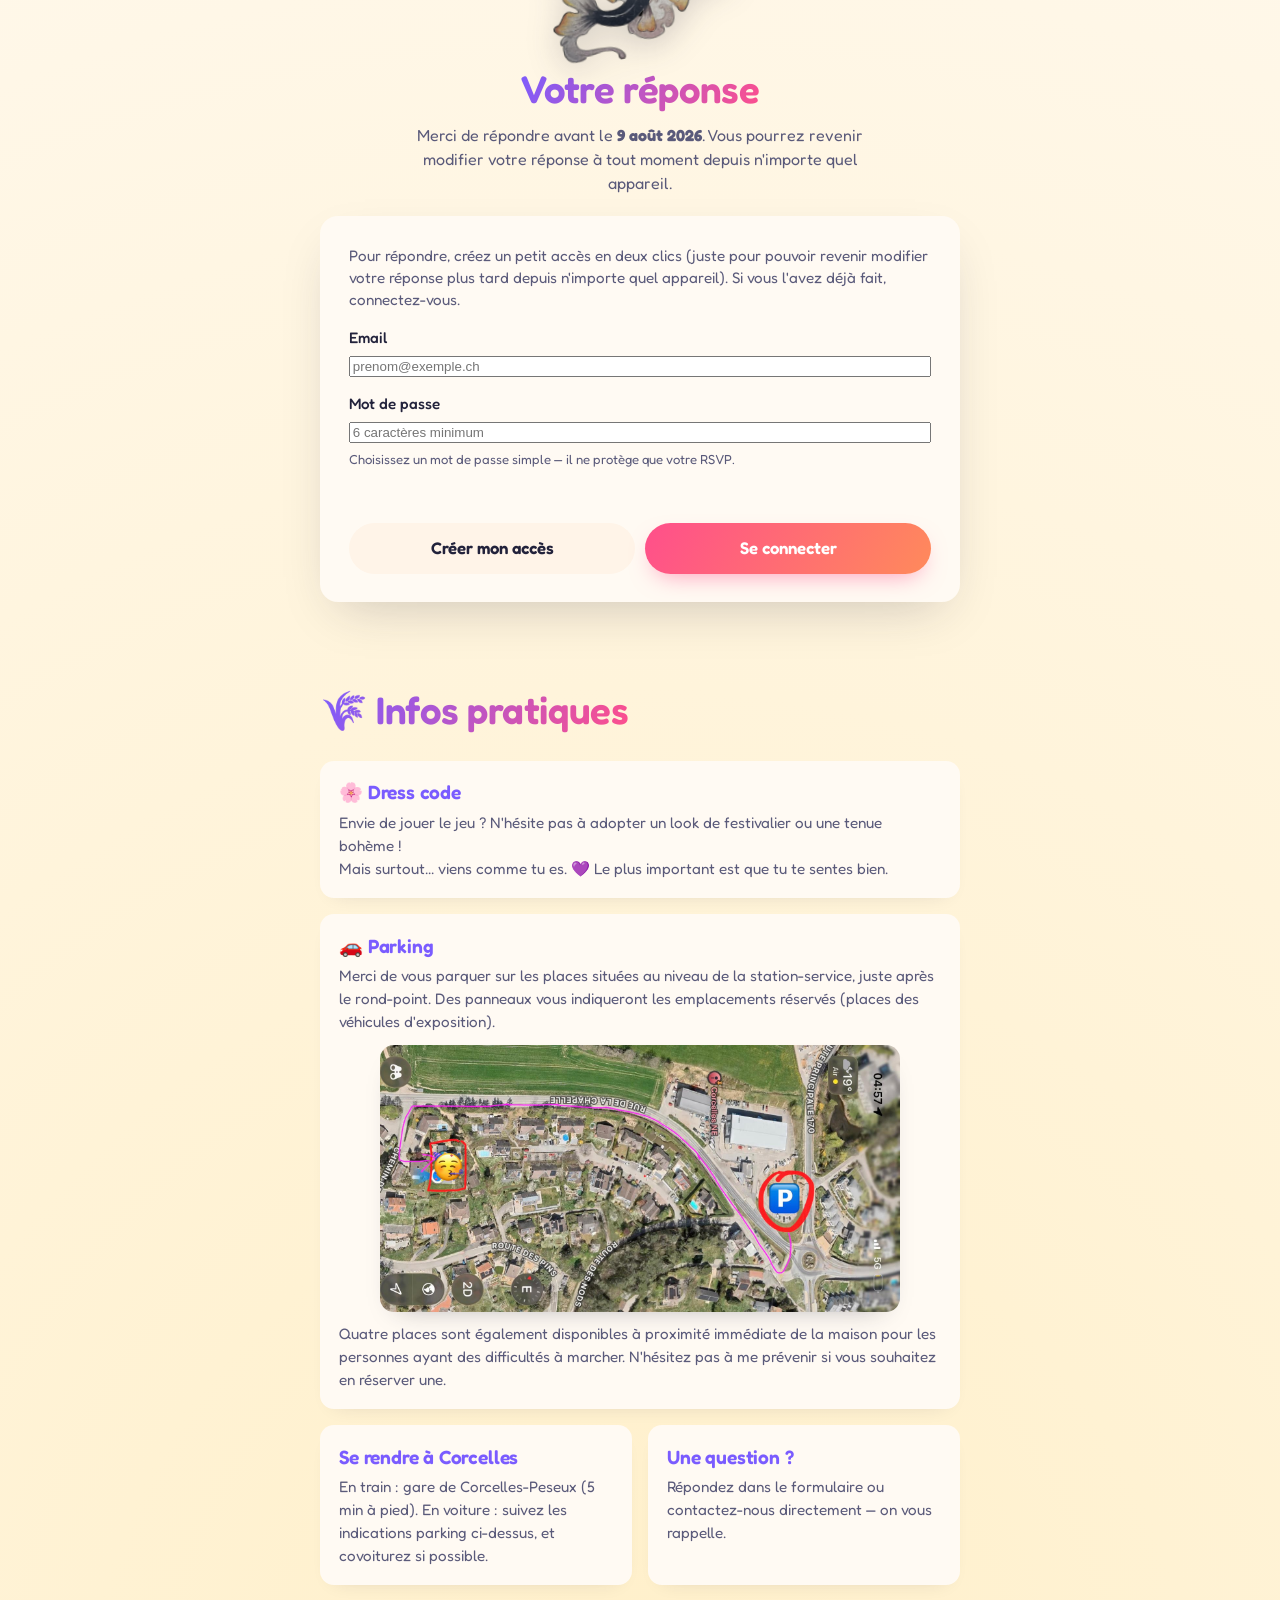
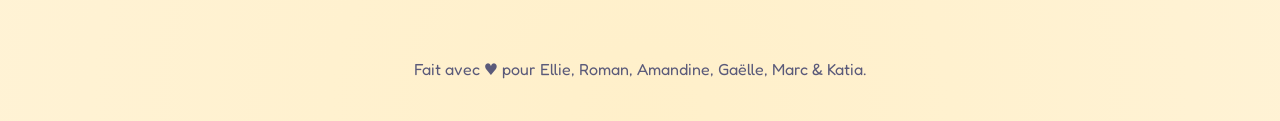
==== commit 5b79a548: "Update index.html Ajout des nouvelles descriptions pour des activitées" ====
--- a/index.html
+++ b/index.html
@@ -84,7 +84,7 @@
       <li><span class="anim-time">12h15 – 14h15</span><span class="anim-name">🥞 Stand de crêpes salées &amp; sucrées</span></li>
       <li><span class="anim-time">12h00 – 16h00</span><span class="anim-name">👒 Bar à chapeaux bohèmes</span></li>
       <li><span class="anim-time">12h00 – 16h00</span><span class="anim-name">✨ Maquillage &amp; tatouages au henné</span></li>
-      <li><span class="anim-time">14h30 – 17h30</span><span class="anim-name">✏️ Portraits illustrés</span></li>
+      <li><span class="anim-time">14h30 – 17h30</span><span class="anim-name">✏️ Portraits illustrés - faites-vous croquer en quelques minutes</span></li>
       <li><span class="anim-time">Dès 15h30</span><span class="anim-name">🍦 Bar à glaces</span></li>
       <li><span class="anim-time">16h30 – 18h00</span><span class="anim-name">🎶 Concert live de Caravane Mango</span></li>
       <li><span class="anim-time">16h30 – 20h00</span><span class="anim-name">📸 Photographe professionnel</span></li>
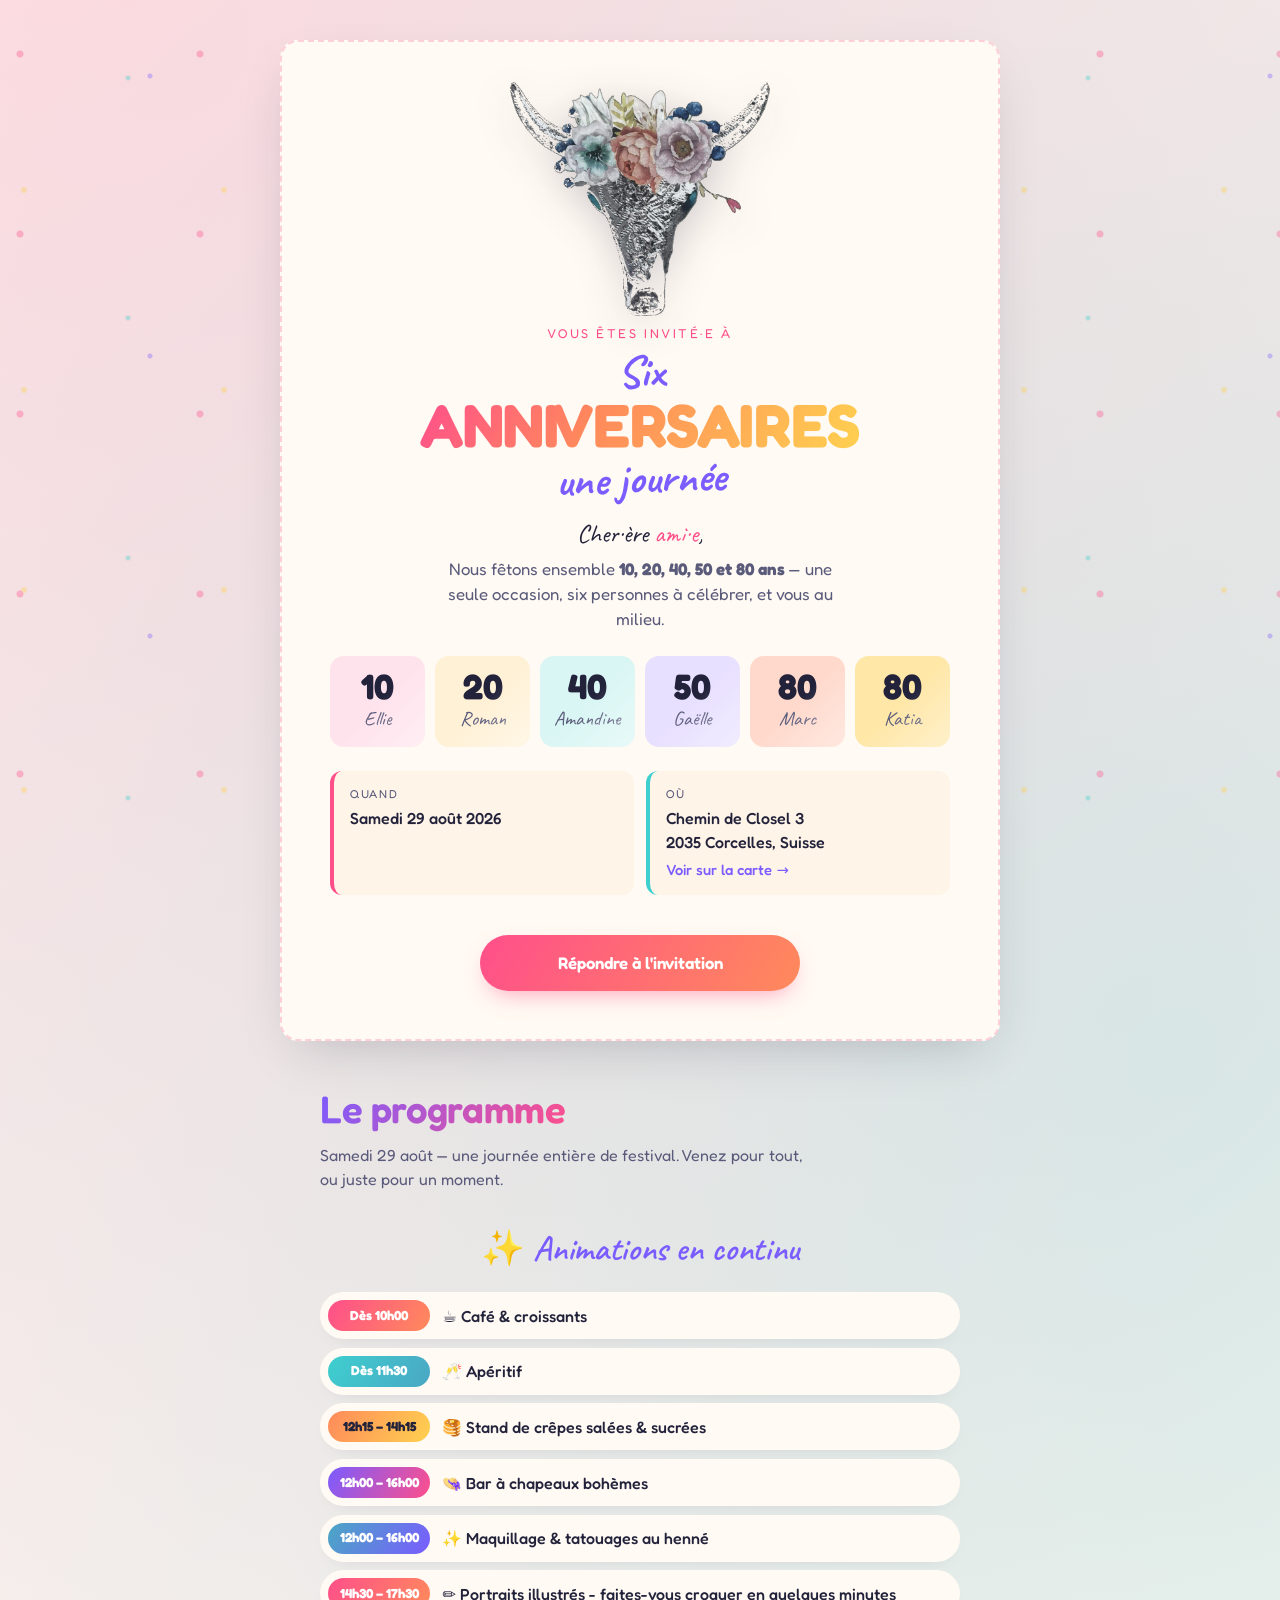
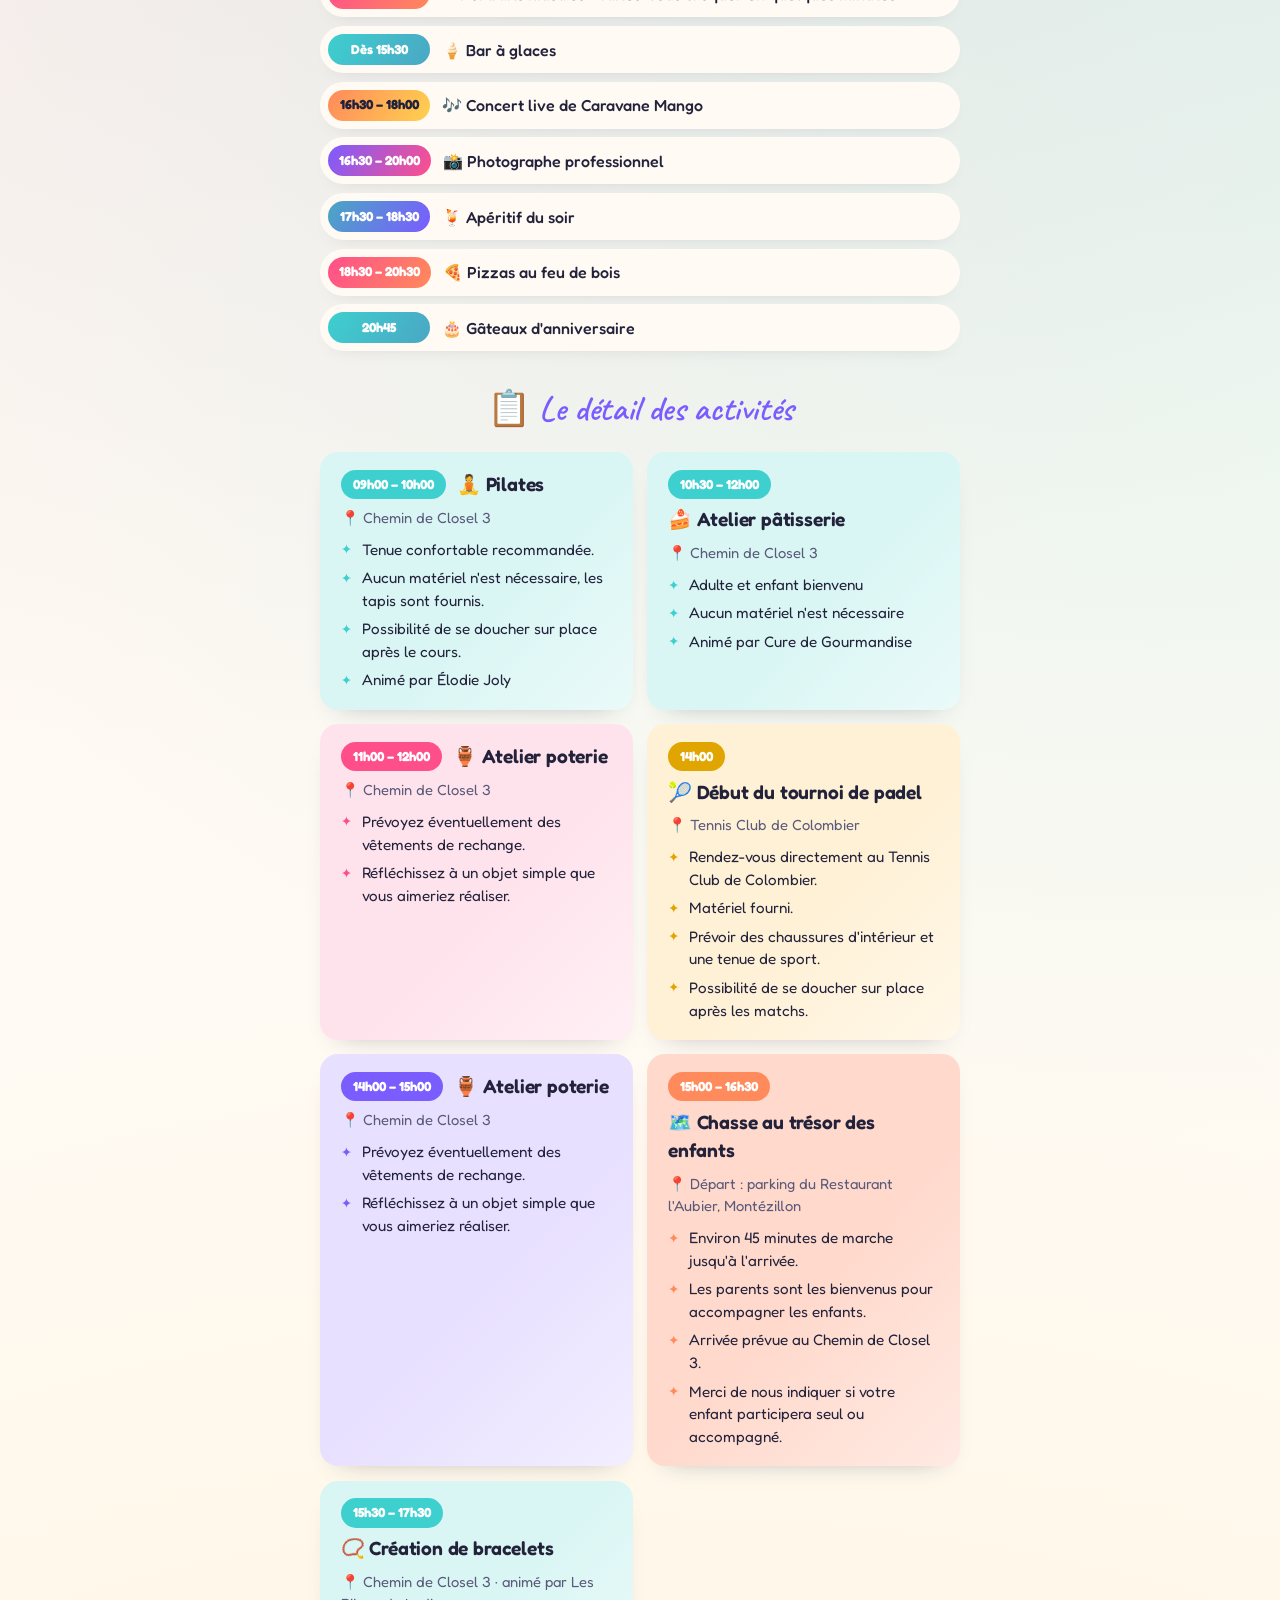
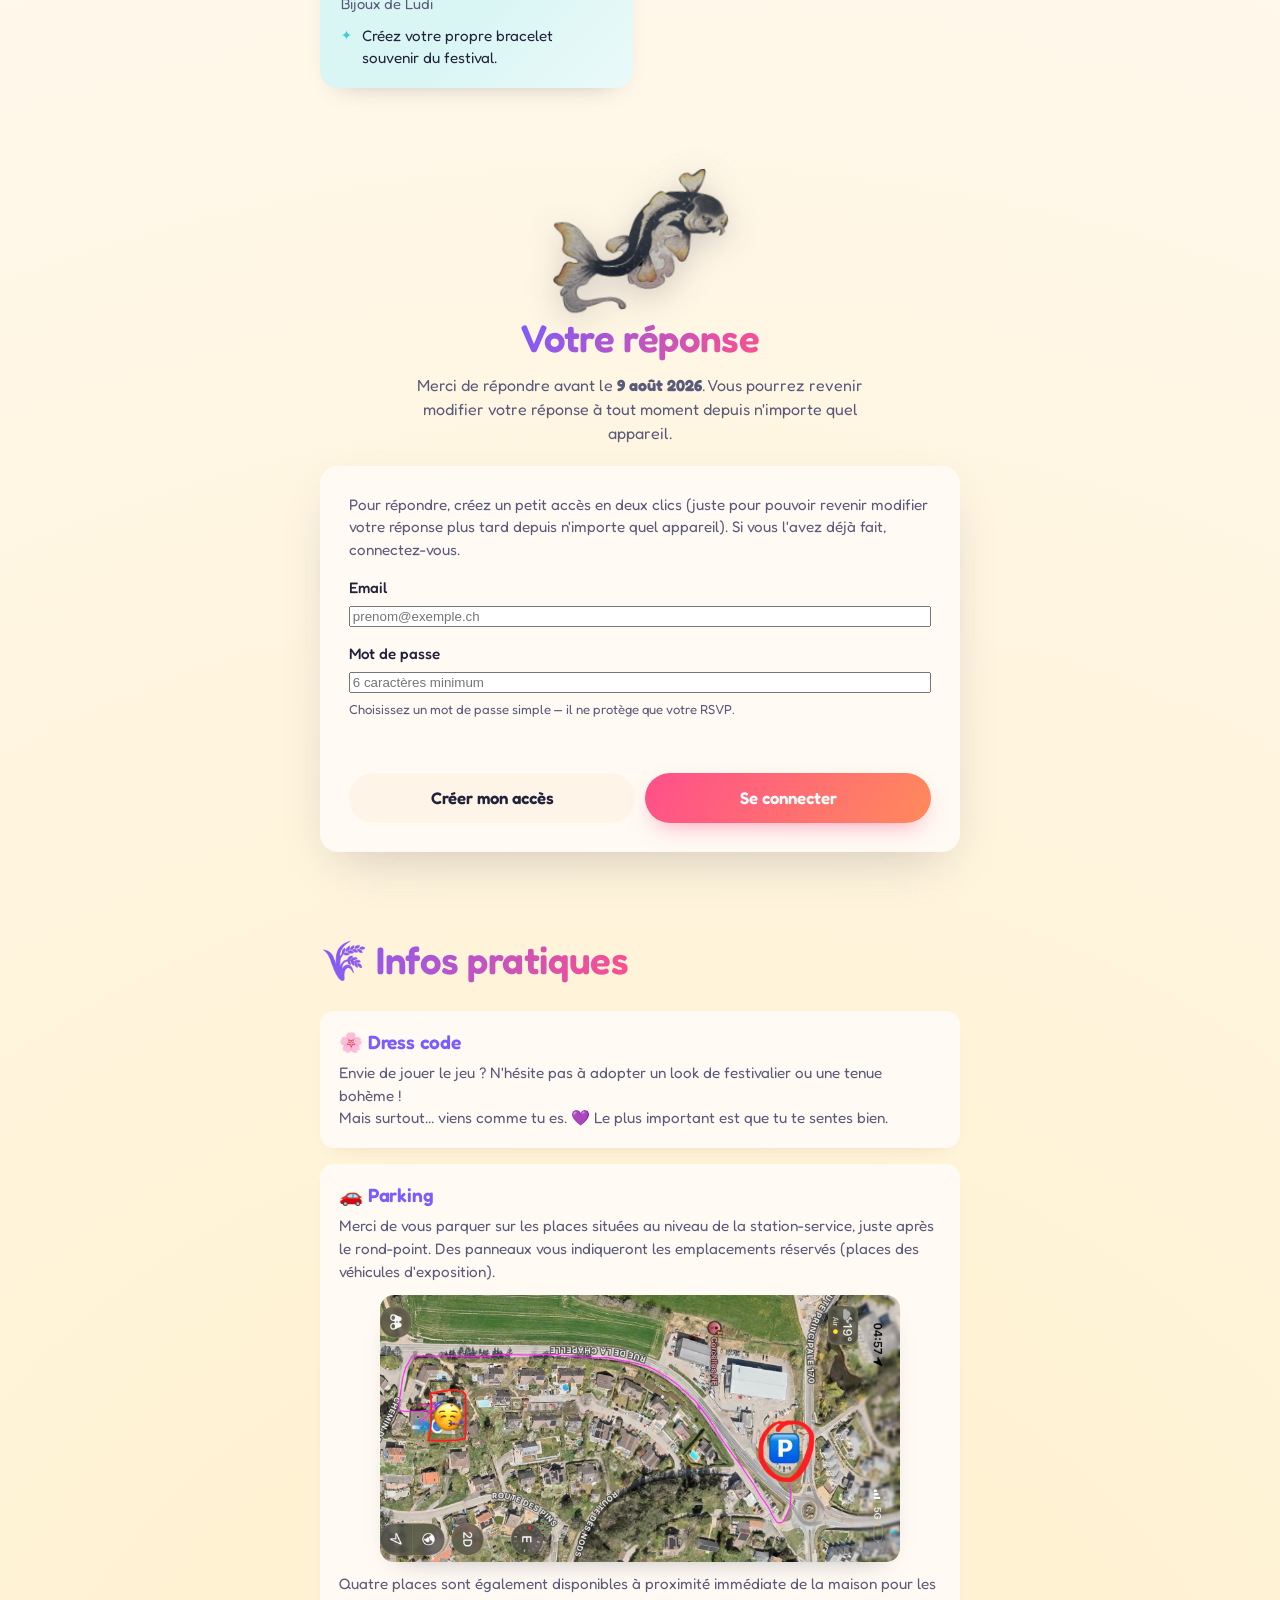
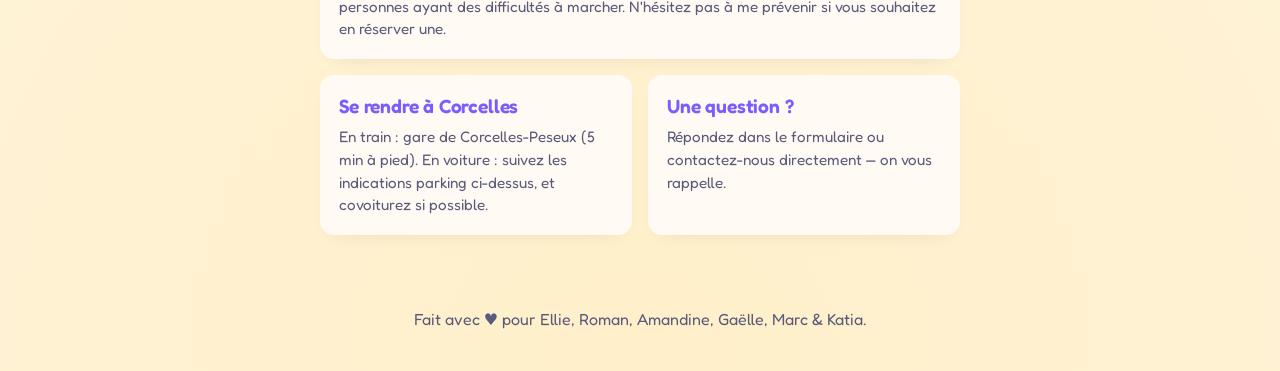
==== commit 9bf622f1: "Update index.html" ====
--- a/index.html
+++ b/index.html
@@ -108,6 +108,20 @@
           <li>Tenue confortable recommandée.</li>
           <li>Aucun matériel n'est nécessaire, les tapis sont fournis.</li>
           <li>Possibilité de se doucher sur place après le cours.</li>
+          <li>Animé par Élodie Joly</li>
+        </ul>
+      </article>
+
+      <article class="activity-detail activity-detail--turquoise" data-activity="Atelier pâtisserie">
+        <div class="activity-detail-head">
+          <span class="activity-detail-time">10h30 – 12h00</span>
+          <h4>🍰 Atelier pâtisserie</h4>
+        </div>
+        <p class="activity-detail-loc">📍 Chemin de Closel 3</p>
+        <ul>
+          <li>Adulte et enfant bienvenu</li>
+          <li>Aucun matériel n'est nécessaire</li>
+          <li>Animé par Cure de Gourmandise</li>
         </ul>
       </article>
 
